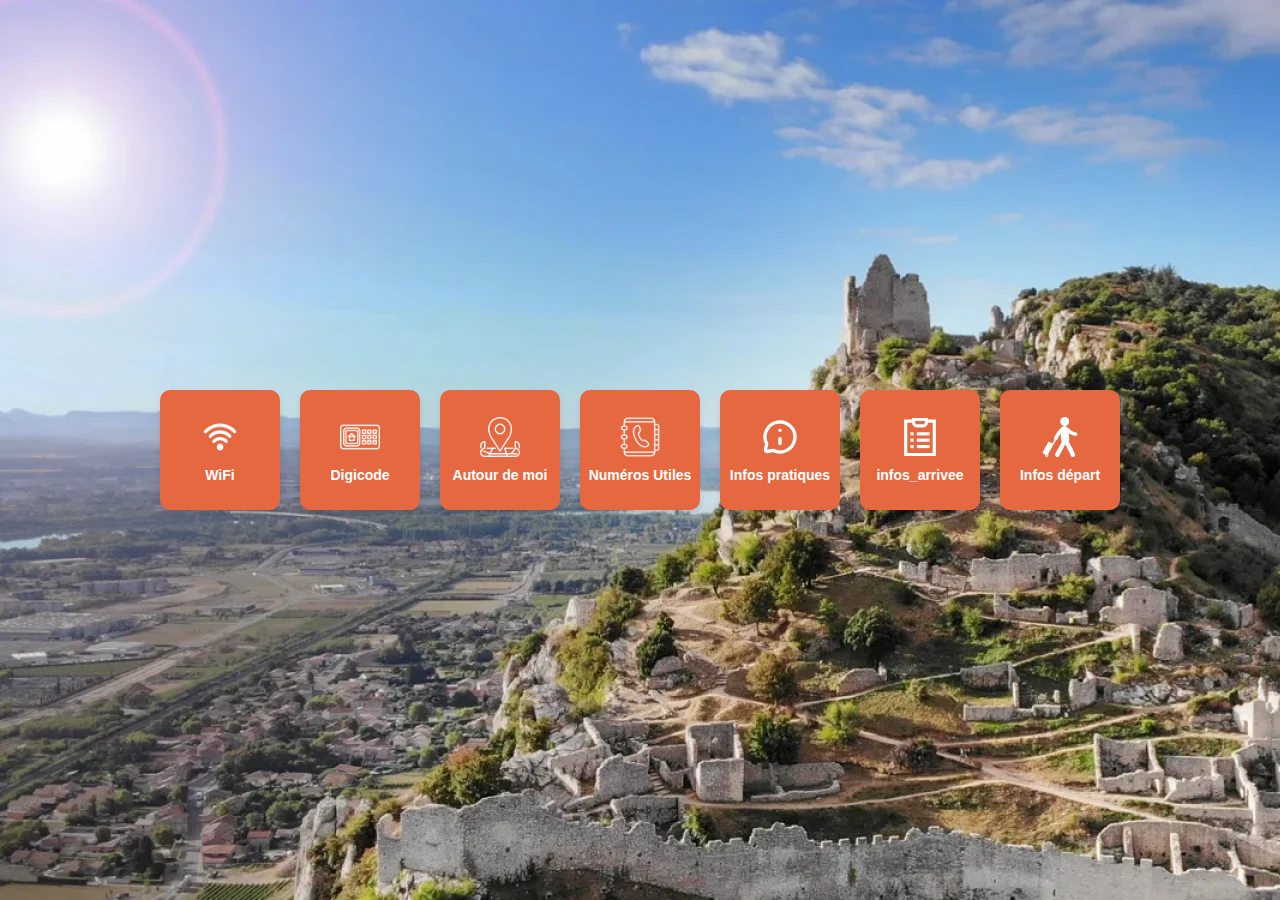
==== index.html @ 217f26ca "logo page d'accueil" ====
<!DOCTYPE html>
<html lang="fr">
<head>
  <meta charset="UTF-8">
  <meta name="viewport" content="width=device-width, initial-scale=1.0">
  <title>Bienvenue dans votre logement</title>
  <link rel="stylesheet" href="style.css">
</head>
<body>
  <div class="container">
    <div class="menu">
      <a href="" class="menu-item" data-target="wifi">
        <img src="imagesEtVideos/wifi-icon.svg" alt="Wi-Fi" />
        <p>WiFi</p>
      </a>
      <a href="" class="menu-item" data-target="digicode">
        <img src="imagesEtVideos/digicode-icon.svg" alt="Digicode" />
        <p>Digicode</p>
      </a>
      <a href="" class="menu-item" data-target="autourDeMoi">
        <img src="imagesEtVideos/autourDeMoi-icon.svg" alt="Digicode" />
        <p>Autour de moi</p>
      </a>
      <a href="" class="menu-item" data-target="numeros_utiles">
        <img src="imagesEtVideos/numeros_utiles-icon.svg" alt="numeros_utiles" />
        <p>Numéros Utiles</p>
      </a>
      <a href="" class="menu-item" data-target="infos_pratiques">
        <img src="imagesEtVideos/infos_pratiques-icon.png.svg" alt="infos_pratiques" />
        <p>Infos pratiques</p>
      </a>
      <a href="" class="menu-item" data-target="infos_arrivee">
        <img src="imagesEtVideos/infos_arrivee-icon.svg" alt="infos_arrivee" />
        <p>infos_arrivee</p>
      </a>
      <a href="" class="menu-item" data-target="infos_depart">
        <img src="imagesEtVideos/infos_depart-icon.svg" alt="infos_depart" />
        <p>Infos départ</p>
      </a>
    </div>
  </div>

  <div class="content">
    <button id="back-button">Retour</button>
    <!------------------------Wifi------------------------>
    <section id="wifi" class="hidden">
      <h2>Informations WiFi</h2>
      <p>Nom du réseau : <strong>MonWifi</strong></p>
      <p>Mot de passe : <strong>12345678</strong></p>
    </section>
    <!------------------------Digicode------------------------>
    <section id="digicode" class="hidden">
      <h2>Informations Digicodes</h2>
      <h3>Boite à clés portail</h3>
      <p>Code d'accès : <strong>Voir le message que vous avez reçu après votre résevation</strong></p>
      <h3>Boite à clés porte d'entrée</h3>
      <p>Code d'accès : <strong>Voir le message que vous avez reçu après votre résevation</strong></p>
    </section>
    <!------------------------Autour de moi------------------------>
    <section id="autourDeMoi" class="hidden">
      <h2>Il y a ces trucs autour de moi</h2>
      <a href="" class="menu-item" data-target="transports">
        <img src="transport-icon.png" alt="transport" />
        <p>Transports</p>
      </a>
      <a href="" class="menu-item" data-target="activites">
        <img src="activites-icon.png" alt="activites" />
        <p>Activités</p>
      </a>
      <a href="" class="menu-item" data-target="alimentation">
        <img src="alimentation-icon.png" alt="alimentation" />
        <p>Alimentation</p>
      </a>
      <a href="" class="menu-item" data-target="shopping">
        <img src="shopping-icon.png" alt="shopping" />
        <p>Shopping</p>
      </a>
      <a href="" class="menu-item" data-target="restauration">
        <img src="restauration-icon.png" alt="restauration" />
        <p>Restauration</p>
      </a>
      <a href="" class="menu-item" data-target="sortir">
        <img src="sortir-icon.png" alt="sortir" />
        <p>Sortir</p>
      </a>
    </section>
      <!------------------------Transports------------------------>
      <section id="transports" class="hidden">
        <h2>Il y a ces types de transports</h2>
        <a href="" class="menu-item" data-target="metro">
          <img src="metro-icon.png" alt="metro" />
          <p>metro</p>
        </a>
        <a href="" class="menu-item" data-target="bus">
          <img src="bus-icon.png" alt="bus" />
          <p>bus</p>
        </a>
        <a href="" class="menu-item" data-target="taxis">
          <img src="taxis-icon.png" alt="taxis" />
          <p>taxis</p>
        </a>
        <a href="" class="menu-item" data-target="aeroports">
          <img src="aeroports-icon.png" alt="aeroports" />
          <p>aeroports</p>
        </a>
        <a href="" class="menu-item" data-target="trains">
          <img src="trains-icon.png" alt="trains" />
          <p>trains</p>
        </a>
      </section>
        <!------------------------Enfants de transports------------------------>
        <section id="metro" class="hidden">
          <h2>Les différents métro</h2>
        </section>
        <section id="bus" class="hidden">
          <h2>Les différents bus</h2>
        </section>
        <section id="taxis" class="hidden">
          <h2>Comment commander un taxis</h2>
        </section>
        <section id="aeroports" class="hidden">
          <h2>Les différents aeroports</h2>
        </section>
        <section id="trains" class="hidden">
          <h2>Les différents trains</h2>
        </section>
      <!------------------------Activités------------------------>
      <section id="activites" class="hidden">
        <h2>Il y a ces types de transports</h2>
        <a href="" class="menu-item" data-target="activitésPourLesEnfants">
          <img src="activitésPourLesEnfants-icon.png" alt="activitésPourLesEnfants" />
          <p>Activités pour les enfants</p>
        </a>
        <a href="" class="menu-item" data-target="karting">
          <img src="karting-icon.png" alt="karting" />
          <p>Karting</p>
        </a>
        <a href="" class="menu-item" data-target="equitation">
          <img src="equitation-icon.png" alt="equitation" />
          <p>Equitation</p>
        </a>
        <a href="" class="menu-item" data-target="activitesEnPleineNature">
          <img src="activitesEnPleineNature-icon.png" alt="activitesEnPleineNature" />
          <p>Activites en pleine nature</p>
        </a>
        <a href="" class="menu-item" data-target="golf">
          <img src="golf-icon.png" alt="golf" />
          <p>Golf</p>
        </a>
        <a href="" class="menu-item" data-target="activitesNautiques">
          <img src="activitesNautiques-icon.png" alt="activitesNautiques" />
          <p>Activites nautiques</p>
        </a>
        <a href="" class="menu-item" data-target="cinemas">
          <img src="cinemas-icon.png" alt="cinemas" />
          <p>Cinémas</p>
        </a>
      </section>
        <!------------------------Enfants d'Activités------------------------>
        <section id="activitésPourLesEnfants" class="hidden">
          <h2></h2>
        </section>
        <section id="karting" class="hidden">
          <h2></h2>
        </section>
        <section id="equitation" class="hidden">
          <h2></h2>
        </section>
        <section id="activitesEnPleineNature" class="hidden">
          <h2></h2>
        </section>
        <section id="golf" class="hidden">
          <h2></h2>
        </section>
        <section id="activitesNautiques" class="hidden">
          <h2></h2>
        </section>
        <section id="cinemas" class="hidden">
          <h2></h2>
        </section>
      <!------------------------Alimentation------------------------>
      <section id="alimentation" class="hidden">
        <h2>Il y a ces types de transports</h2>
        <a href="" class="menu-item" data-target="superettes">
          <img src="superettes-icon.png" alt="superettes" />
          <p>Superettes</p>
        </a>
        <a href="" class="menu-item" data-target="supermarches">
          <img src="supermarches-icon.png" alt="supermarches" />
          <p>Supermarchés</p>
        </a>
        <a href="" class="menu-item" data-target="boulangeries">
          <img src="boulangeries-icon.png" alt="boulangeries" />
          <p>Boulangeries</p>
        </a>
        <a href="" class="menu-item" data-target="fromages">
          <img src="fromages-icon.png" alt="fromages" />
          <p>Fromages</p>
        </a>
        <a href="" class="menu-item" data-target="spiritueux">
          <img src="spiritueux-icon.png" alt="spiritueux" />
          <p>Spiritueux</p>
        </a>
        <a href="" class="menu-item" data-target="bouchers">
          <img src="bouchers-icon.png" alt="bouchers" />
          <p>Bouchers</p>
        </a>
      </section>
        <!------------------------Enfants d'Alimentation------------------------>
        <section id="superettes" class="hidden">
          <h2></h2>
        </section>
        <section id="supermarches" class="hidden">
          <h2></h2>
        </section>
        <section id="boulangeries" class="hidden">
          <h2></h2>
        </section>
        <section id="fromages" class="hidden">
          <h2></h2>
        </section>
        <section id="spiritueux" class="hidden">
          <h2></h2>
        </section>
        <section id="bouchers" class="hidden">
          <h2></h2>
        </section>
      <!------------------------Shopping------------------------>
      <section id="shopping" class="hidden">
        <h2>Il y a ces types de transports</h2>
        <a href="" class="menu-item" data-target="nosAdresses">
          <img src="nosAdresses-icon.png" alt="Nos Adresses" />
          <p>Nos Adresses</p>
        </a>
        <a href="" class="menu-item" data-target="centresCommerciaux">
          <img src="centresCommerciaux-icon.png" alt="Centres Commerciaux" />
          <p>Centres Commerciaux</p>
        </a>
      </section>
        <!------------------------Enfants d'Shopping------------------------>
        <section id="nosAdresses" class="hidden">
          <h2></h2>
        </section>
        <section id="centresCommerciaux" class="hidden">
          <h2></h2>
        </section>
      <!------------------------Restauration------------------------>
      <section id="Restauration" class="hidden">
        <h2>Il y a ces types de transports</h2>
        <a href="" class="menu-item" data-target="restaurants">
          <img src="restaurants-icon.png" alt="restaurants" />
          <p>restaurants</p>
        </a>
        <a href="" class="menu-item" data-target="cafes">
          <img src="cafes-icon.png" alt="cafes" />
          <p>Cafés</p>
        </a>
        <a href="" class="menu-item" data-target="pizzeria">
          <img src="pizzeria-icon.png" alt="pizzeria" />
          <p>Pizzeria</p>
        </a>
        <a href="" class="menu-item" data-target="restaurationRapide">
          <img src="restaurationRapide-icon.png" alt="restaurationRapide" />
          <p>Restauration Rapide</p>
        </a>
        <a href="" class="menu-item" data-target="Brunch">
          <img src="Brunch-icon.png" alt="Brunch" />
          <p>Brunch</p>
        </a>
      </section>
        <!------------------------Enfants de Restauration------------------------>
        <section id="restaurants" class="hidden">
          <h2></h2>
        </section>
        <section id="cafes" class="hidden">
          <h2></h2>
        </section>
        <section id="pizzeria" class="hidden">
          <h2></h2>
        </section>
        <section id="restaurationRapide" class="hidden">
          <h2></h2>
        </section>
        <section id="Brunch" class="hidden">
          <h2></h2>
        </section>
      <!------------------------Sortir------------------------>
      <section id="sortir" class="hidden">
        <h2>Il y a ces types de transports</h2>
        <a href="" class="menu-item" data-target="bars">
          <img src="bars-icon.png" alt="bars" />
          <p>Bars</p>
        </a>
        <a href="" class="menu-item" data-target="discotheques">
          <img src="discotheques-icon.png" alt="discotheques" />
          <p>dDscothèques</p>
        </a>
      </section>
        <!------------------------Enfants de Sortir------------------------>
        <section id="bars" class="hidden">
          <h2></h2>
        </section>
        <section id="discotheques" class="hidden">
          <h2></h2>
        </section>
      <!------------------------Santé------------------------>
      <section id="sante" class="hidden">
        <h2>Il y a ces types de transports</h2>
        <a href="" class="menu-item" data-target="pharmacies">
          <img src="pharmacies-icon.png" alt="pharmacies" />
          <p>Pharmacies</p>
        </a>
        <a href="" class="menu-item" data-target="hopitaux">
          <img src="hopitaux-icon.png" alt="hopitaux" />
          <p>Hôpitaux</p>
        </a>
        <a href="" class="menu-item" data-target="veterinaires">
          <img src="veterinaires-icon.png" alt="veterinaires" />
          <p>Vétérinaires</p>
        </a>
        <a href="" class="menu-item" data-target="dentites">
          <img src="dentites-icon.png" alt="dentites" />
          <p>Dentites</p>
        </a>
        <a href="" class="menu-item" data-target="cabinet_medical">
          <img src="cabinet_medical-icon.png" alt="cabinet_medical" />
          <p>Cabinet médical</p>
        </a>
      </section>
        <!------------------------Enfants de Santé------------------------>
        <section id="pharmacies" class="hidden">
          <h2></h2>
        </section>
        <section id="hopitaux" class="hidden">
          <h2></h2>
        </section>
        <section id="veterinaires" class="hidden">
          <h2></h2>
        </section>
        <section id="dentites" class="hidden">
          <h2></h2>
        </section>
        <section id="cabinet_medical" class="hidden">
          <h2></h2>
        </section>
    <!------------------------Numéros utiles------------------------>
    <section id="numeros_utiles" class="hidden">
      <h2>Liste des numéros utiles</h2>
    </section>
    <!------------------------Infos Pratiques------------------------>
    <section id="infos_pratiques" class="hidden">
      <h2>Il y a ces types de transports</h2>
      <a href="" class="menu-item" data-target="electromenager">
        <img src="electromenager-icon.png" alt="electromenager" />
        <p>éléctroménager</p>
      </a>
      <a href="" class="menu-item" data-target="animaux">
        <img src="animaux-icon.png" alt="animaux" />
        <p>Animaux</p>
      </a>
      <a href="" class="menu-item" data-target="reglement_interieur">
        <img src="reglement_interieur-icon.png" alt="reglement_interieur" />
        <p>Règlement intérieur</p>
      </a>
      <a href="" class="menu-item" data-target="poubelles">
        <img src="poubelles-icon.png" alt="poubelles" />
        <p>Poubelles</p>
      </a>
      <a href="" class="menu-item" data-target="parking">
        <img src="parking-icon.png" alt="parking" />
        <p>Parking</p>
      </a>
    </section>
      <!------------------------Infos Pratiques------------------------>
      <section id="electromenager" class="hidden">
        <h2>Il y a ces types de transports</h2>
        <a href="" class="menu-item" data-target="machine_a_cafe">
          <img src="machine_a_cafe-icon.png" alt="machine_a_cafe" />
          <p>Machine à café</p>
        </a>
        <a href="" class="menu-item" data-target="machine_a_laver">
          <img src="machine_a_laver-icon.png" alt="machine_a_laver" />
          <p>Machine à laver</p>
        </a>
        <a href="" class="menu-item" data-target="seche_linge">
          <img src="seche_linge-icon.png" alt="seche_linge" />
          <p>Sèche linge</p>
        </a>
        <a href="" class="menu-item" data-target="frigo">
          <img src="frigo-icon.png" alt="frigo" />
          <p>Frigo</p>
        </a>
        <a href="" class="menu-item" data-target="four">
          <img src="four-icon.png" alt="four" />
          <p>Four</p>
        </a>
        <a href="" class="menu-item" data-target="microonde">
          <img src="microonde-icon.png" alt="microonde" />
          <p>Microonde</p>
        </a>
      </section>
      <!------------------------Enfants d'infos pratiques------------------------>
      <section id="animaux" class="hidden">
        <h2></h2>
      </section>
      <section id="reglement_interieur" class="hidden">
        <h2></h2>
      </section>
      <section id="poubelles" class="hidden">
        <h2></h2>
      </section>
      <section id="parking" class="hidden">
        <h2></h2>
      </section>
        <!------------------------Enfants de éléctroménager------------------------>
        <section id="machine_a_cafe" class="hidden">
          <h2></h2>
        </section>
        <section id="machine_a_laver" class="hidden">
          <h2></h2>
        </section>
        <section id="seche_linge" class="hidden">
          <h2></h2>
        </section>
        <section id="frigo" class="hidden">
          <h2></h2>
        </section>
        <section id="four" class="hidden">
          <h2></h2>
        </section>
        <section id="microonde" class="hidden">
          <h2></h2>
        </section>
    <!------------------------Infos arrivée------------------------>
    <section id="infos_arrivee" class="hidden">
      <h2>Il y a ces types de transports</h2>
      <a href="" class="menu-item" data-target="rappel_d_informations">
        <img src="rappel_d_informations-icon.png" alt="rappel_d_informations" />
        <p>Rappel d'informations</p>
      </a>
      <a href="" class="menu-item" data-target="horaire_d_arrivee">
        <img src="horaire_d_arrivee-icon.png" alt="horaire_d_arrivee" />
        <p>Horaire d'arrivée</p>
      </a>
      <a href="" class="menu-item" data-target="reglement">
        <img src="reglement-icon.png" alt="reglement" />
        <p>Règlement</p>
      </a>
      <a href="" class="menu-item" data-target="cles">
        <img src="cles-icon.png" alt="cles" />
        <p>cles</p>
      </a>
    </section>
      <!------------------------Enfants d'infos arrivée------------------------>
      <section id="rappel_d_informations" class="hidden">
        <h2></h2>
      </section>
      <section id="horaire_d_arrivee" class="hidden">
        <h2></h2>
      </section>
      <section id="reglement" class="hidden">
        <h2></h2>
      </section>
      <section id="cles" class="hidden">
        <h2></h2>
      </section>
    <!------------------------Infos départ------------------------>
    <section id="infos_depart" class="hidden">
      <h2>Il y a ces types de transports</h2>
      <a href="" class="menu-item" data-target="horaire_depart">
        <img src="horaire_depart-icon.png" alt="horaire_depart" />
        <p>Rappel d'informations</p>
      </a>
      <a href="" class="menu-item" data-target="signalement_d_un_probleme">
        <img src="signalement_d_un_probleme-icon.png" alt="signalement_d_un_probleme" />
        <p>Signalement d'un probleme</p>
      </a>
    </section>
      <!------------------------Enfants d'infos départ------------------------>
      <section id="horaire_depart" class="hidden">
        <h2>Les horaires de départ :</h2>
      </section>
      <section id="signalement_d_un_probleme" class="hidden">
        <h2>Pour signaler un problème, allez ici -></h2>
      </section>
  




<!------------------------Numéros utiles------------------------>

<!------------------------Infos pratiques------------------------>

<!------------------------Infos arrivée------------------------>

<!------------------------Infos départ------------------------>


  </div>

  <script src="script.js"></script>
</body>
</html>
---- style.css ----
body {
    margin: 0;
    padding: 0;
    font-family: Arial, sans-serif;
    background-color: #f9f9f9;
    height: 100vh;
    background-image: url(imagesEtVideos/imagefond.png);
  }
  
  .container {
    display: flex;
    justify-content: center;
    align-items: center;
    height: 100vh;
    width: auto;
    
}


  .menu {    display: flex;
    flex-wrap: wrap;
    justify-content: center;
    gap: 20px
  }
  
  .menu-item {
    background-color: #E66840; /* Orange */
    width: 120px;
    height: 120px;
    display: flex;
    flex-direction: column;
    justify-content: center;
    align-items: center;
    border-radius: 10px;
    box-shadow: 0 4px 6px rgba(0, 0, 0, 0.1);
    text-align: center;
    color: white;
    text-decoration: none;
    transition: transform 0.2s ease, box-shadow 0.2s ease;
  }
  
  .menu-item img {
    width: 40px;
    height: auto;
    margin-bottom: 10px;
  }
  
  .menu-item p {
    margin: 0;
    font-size: 14px;
    font-weight: bold;
  }
  
  .menu-item:hover {
    transform: translateY(-5px);
    box-shadow: 0 8px 12px rgba(0, 0, 0, 0.2);
  }
  
  .hidden {
    display: none;
}

.content {
  height: 100vh;
  width: auto;
}
section {
  background-color: white;
}
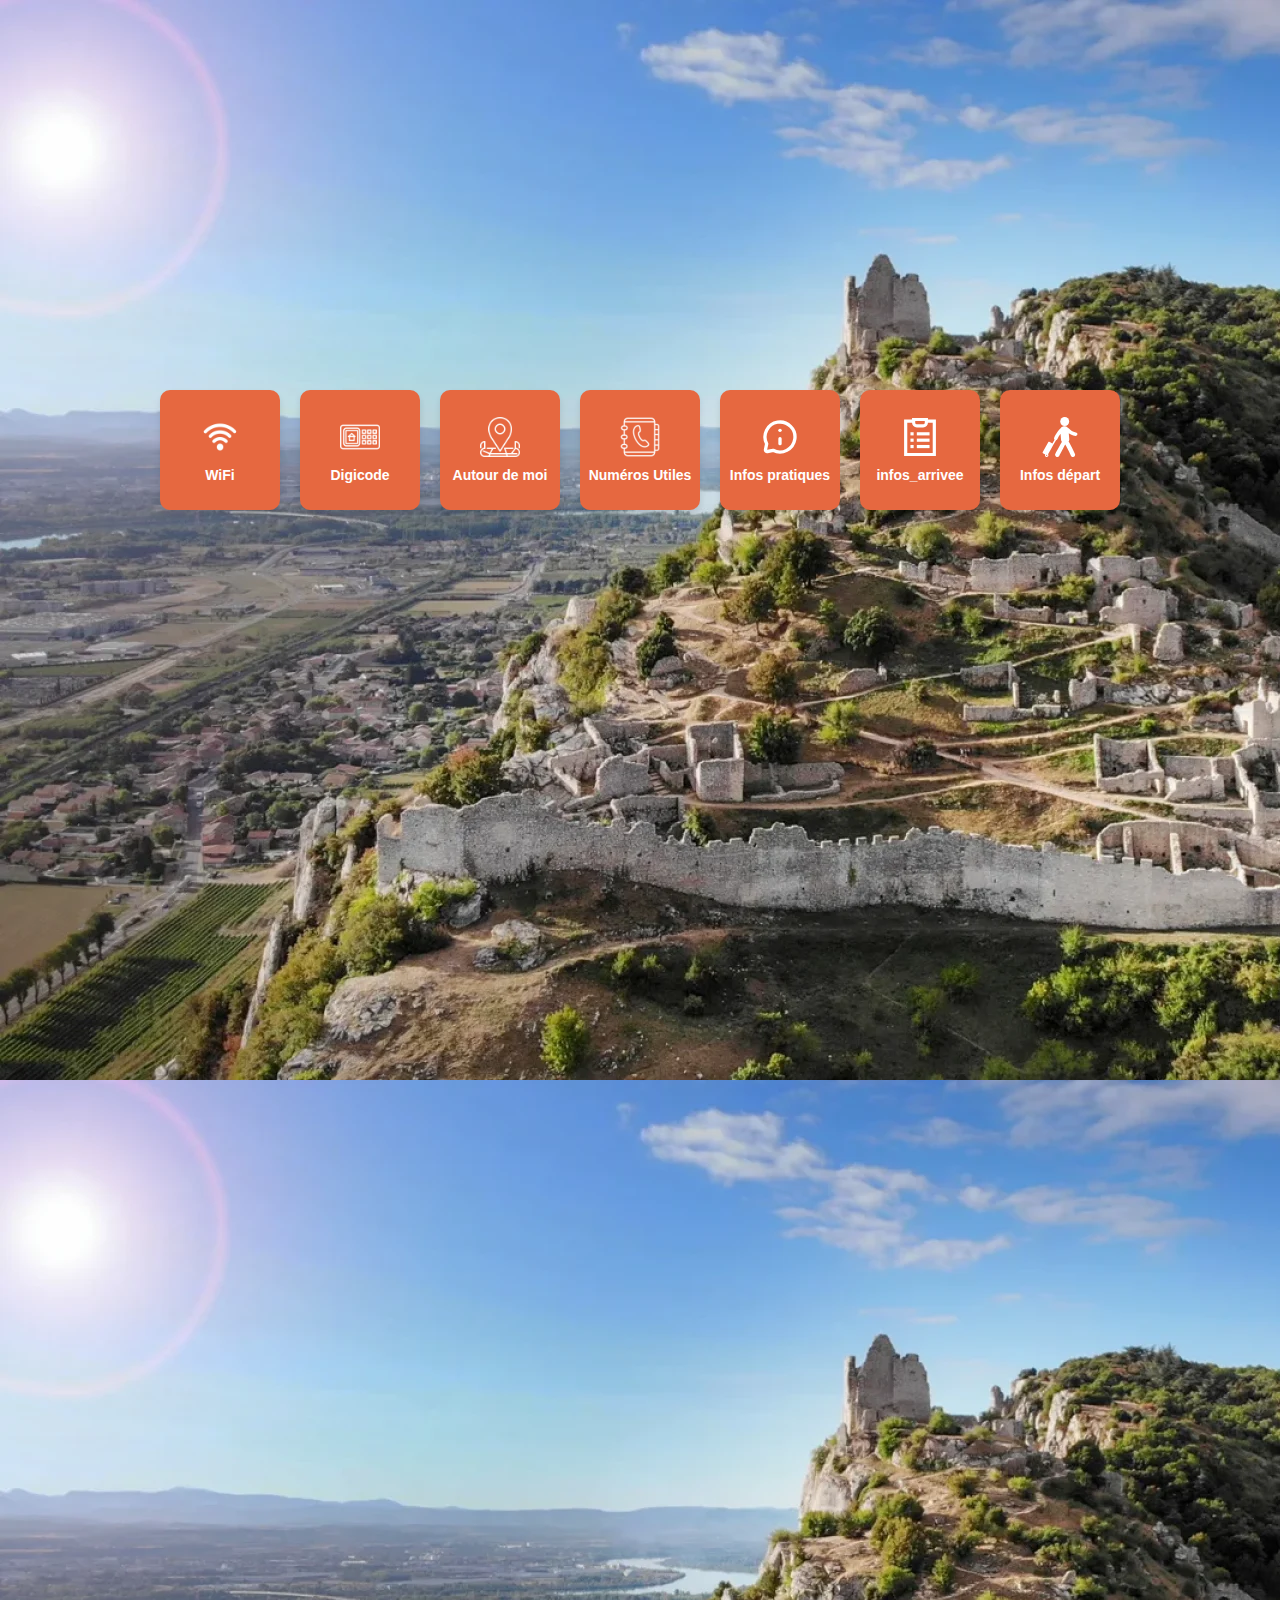
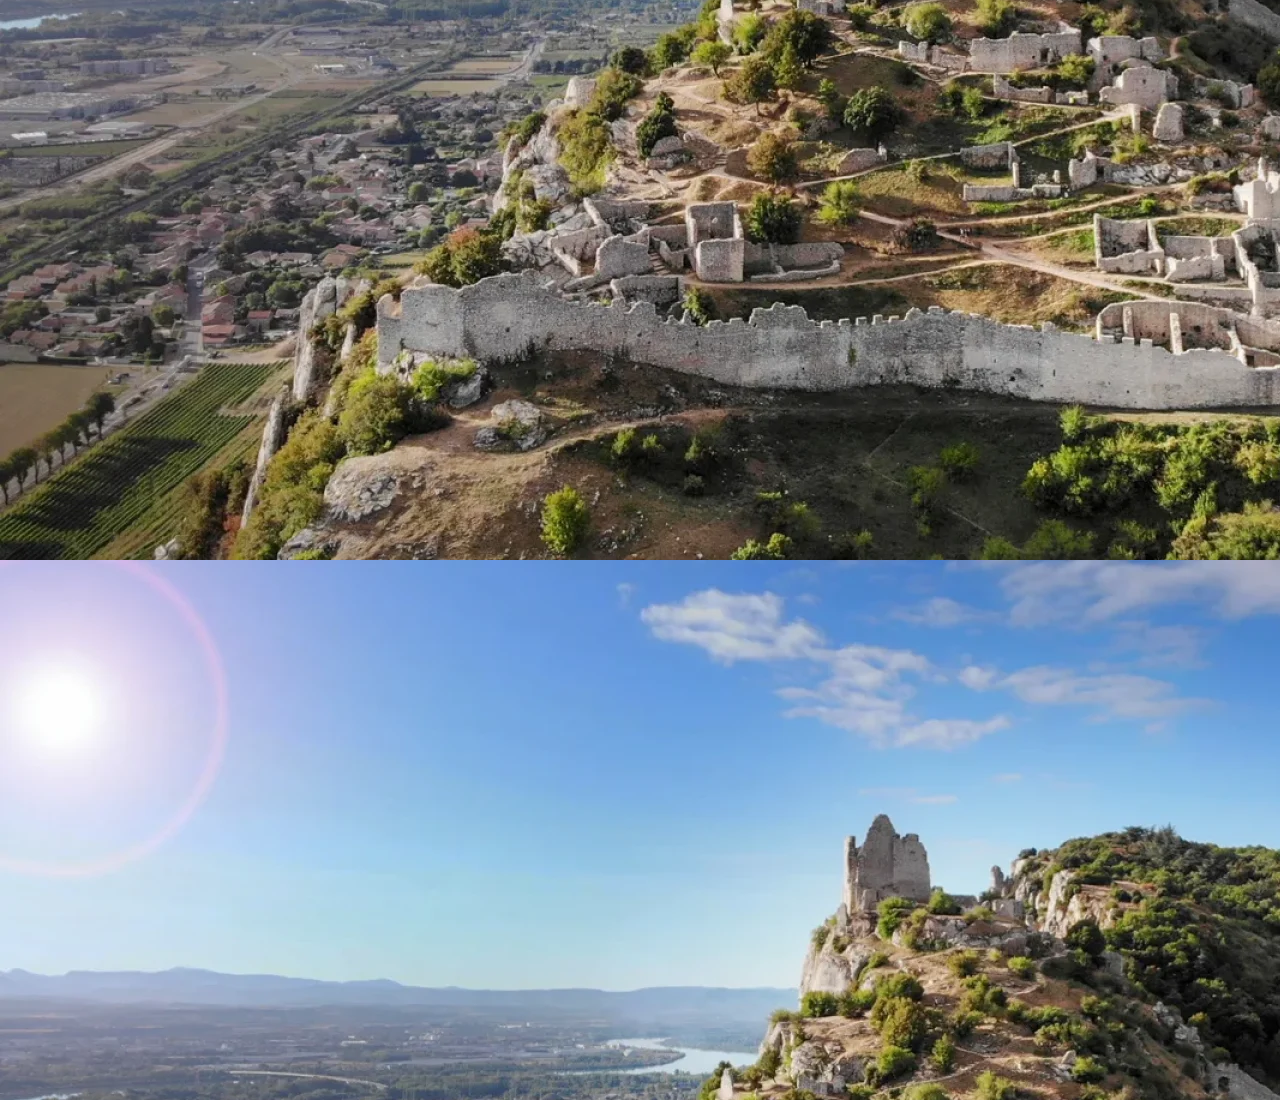
==== commit 72e685bd: "maj logique navigation + opti" ====
--- a/index.html
+++ b/index.html
@@ -41,7 +41,10 @@
   </div>
 
   <div class="content">
-    <button id="back-button">Retour</button>
+  <!--<button id="back-button">Retour</button>-->
+    <a id="back-button" href="#" class="back-button">
+      <img src="imagesEtVideos/back-arrow.svg" alt="Retour">
+    </a>
     <!------------------------Wifi------------------------>
     <section id="wifi" class="hidden">
       <h2>Informations WiFi</h2>
--- a/style.css
+++ b/style.css
@@ -1,69 +1,80 @@
 body {
-    margin: 0;
-    padding: 0;
-    font-family: Arial, sans-serif;
-    background-color: #f9f9f9;
-    height: 100vh;
-    background-image: url(imagesEtVideos/imagefond.png);
-  }
+  margin: 0;
+  padding: 0;
+  font-family: Arial, sans-serif;
+  background-color: #f9f9f9;
+  height: 100vh;
+  background-image: url(imagesEtVideos/imagefond.png);
+}
   
-  .container {
-    display: flex;
-    justify-content: center;
-    align-items: center;
-    height: 100vh;
-    width: auto;
-    
+.container {
+  display: flex;
+  justify-content: center;
+  align-items: center;
+  height: 100vh;
+  width: auto;
 }
 
+.menu {    
+  display: flex;
+  flex-wrap: wrap;
+  justify-content: center;
+  gap: 20px
+}
+  
+.menu-item {
+  background-color: #E66840; /* Orange */
+  width: 120px;
+  height: 120px;
+  display: flex;
+  flex-direction: column;
+  justify-content: center;
+  align-items: center;
+  border-radius: 10px;
+  box-shadow: 0 4px 6px rgba(0, 0, 0, 0.1);
+  text-align: center;
+  color: white;
+  text-decoration: none;
+  transition: transform 0.2s ease, box-shadow 0.2s ease;
+}
 
-  .menu {    display: flex;
-    flex-wrap: wrap;
-    justify-content: center;
-    gap: 20px
-  }
-  
-  .menu-item {
-    background-color: #E66840; /* Orange */
-    width: 120px;
-    height: 120px;
-    display: flex;
-    flex-direction: column;
-    justify-content: center;
-    align-items: center;
-    border-radius: 10px;
-    box-shadow: 0 4px 6px rgba(0, 0, 0, 0.1);
-    text-align: center;
-    color: white;
-    text-decoration: none;
-    transition: transform 0.2s ease, box-shadow 0.2s ease;
-  }
-  
-  .menu-item img {
-    width: 40px;
-    height: auto;
-    margin-bottom: 10px;
-  }
-  
-  .menu-item p {
-    margin: 0;
-    font-size: 14px;
-    font-weight: bold;
-  }
-  
-  .menu-item:hover {
-    transform: translateY(-5px);
-    box-shadow: 0 8px 12px rgba(0, 0, 0, 0.2);
-  }
-  
-  .hidden {
-    display: none;
+.menu-item img {
+  width: 40px;
+  height: auto;
+  margin-bottom: 10px;
+}
+
+.menu-item p {
+  margin: 0;
+  font-size: 14px;
+  font-weight: bold;
+}
+
+.menu-item:hover {
+  transform: translateY(-5px);
+  box-shadow: 0 8px 12px rgba(0, 0, 0, 0.2);
+}
+
+.hidden {
+  display: none;
 }
 
 .content {
   height: 100vh;
   width: auto;
+  
 }
+.back-button {
+  width: 50px;
+  height: 50px;
+}
+.back-button img {
+  width: 40px;
+  height: auto;
+}
+
+
+
 section {
   background-color: white;
 }
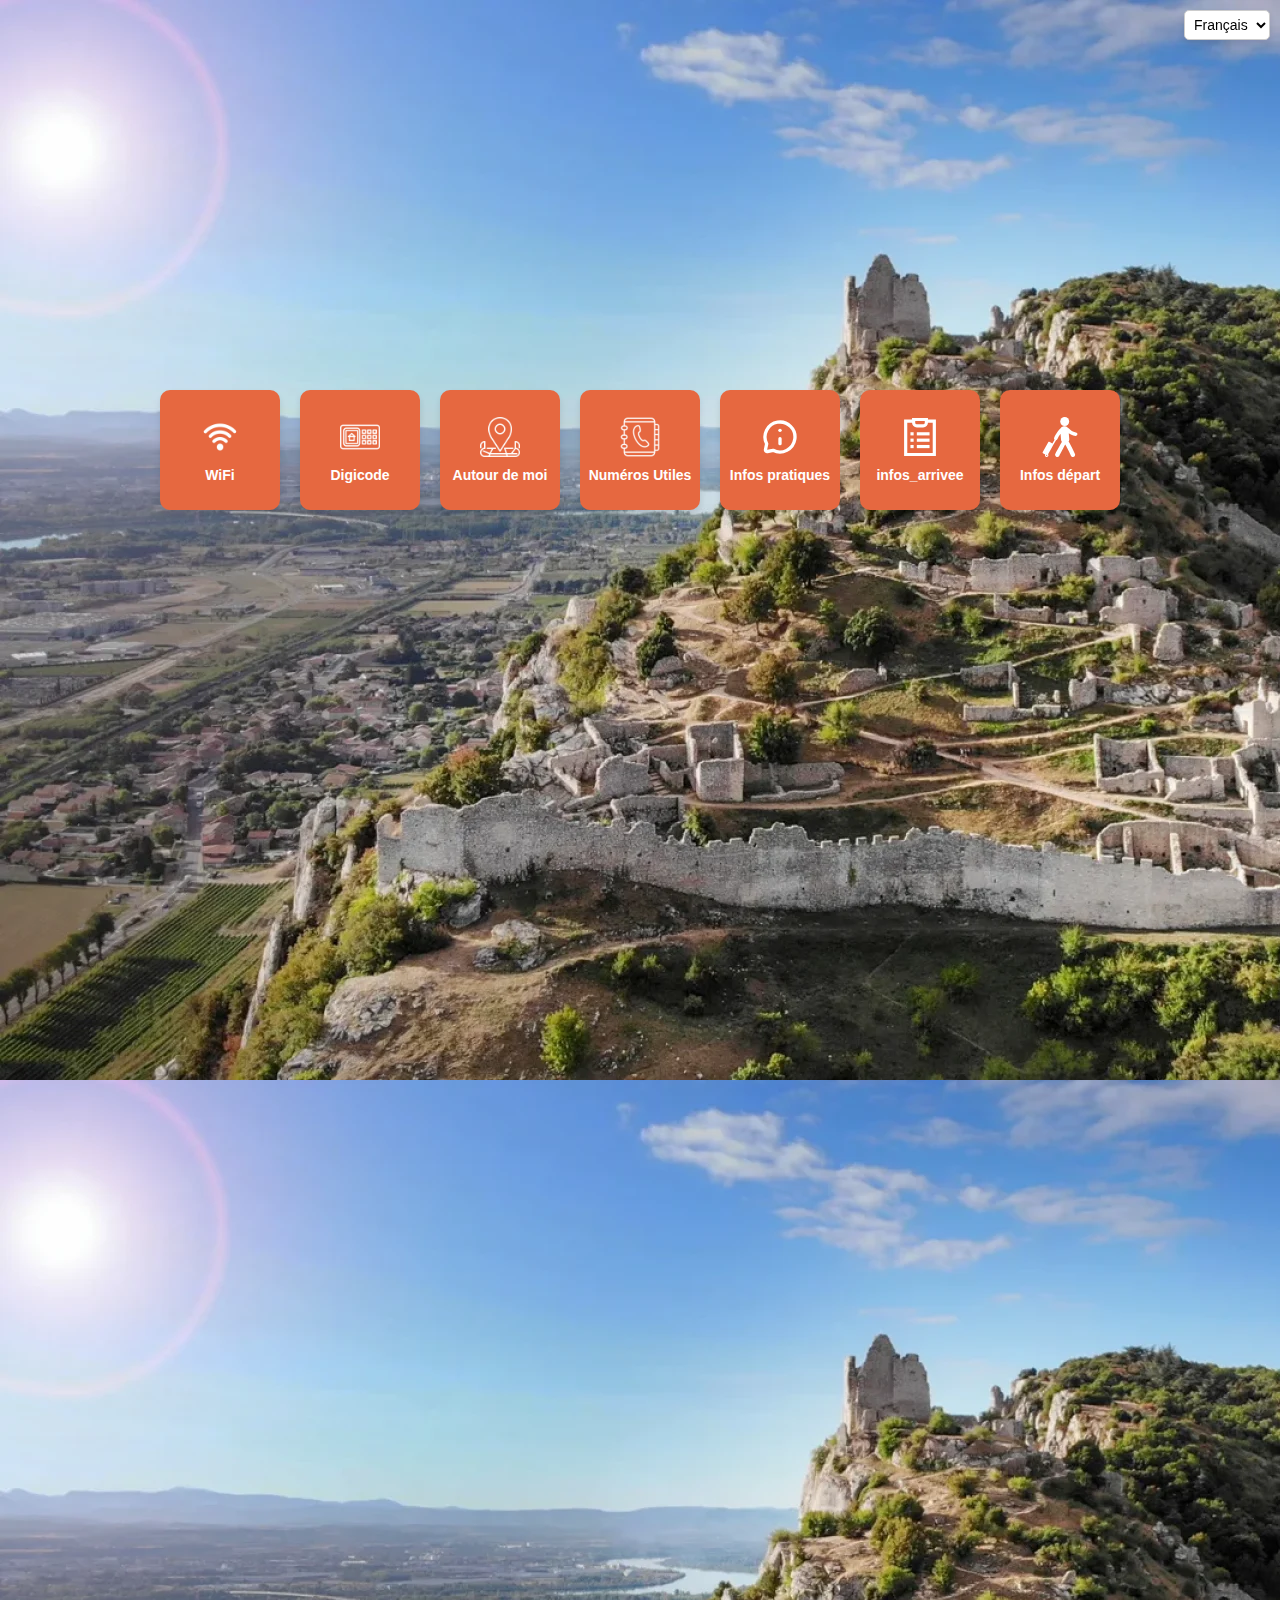
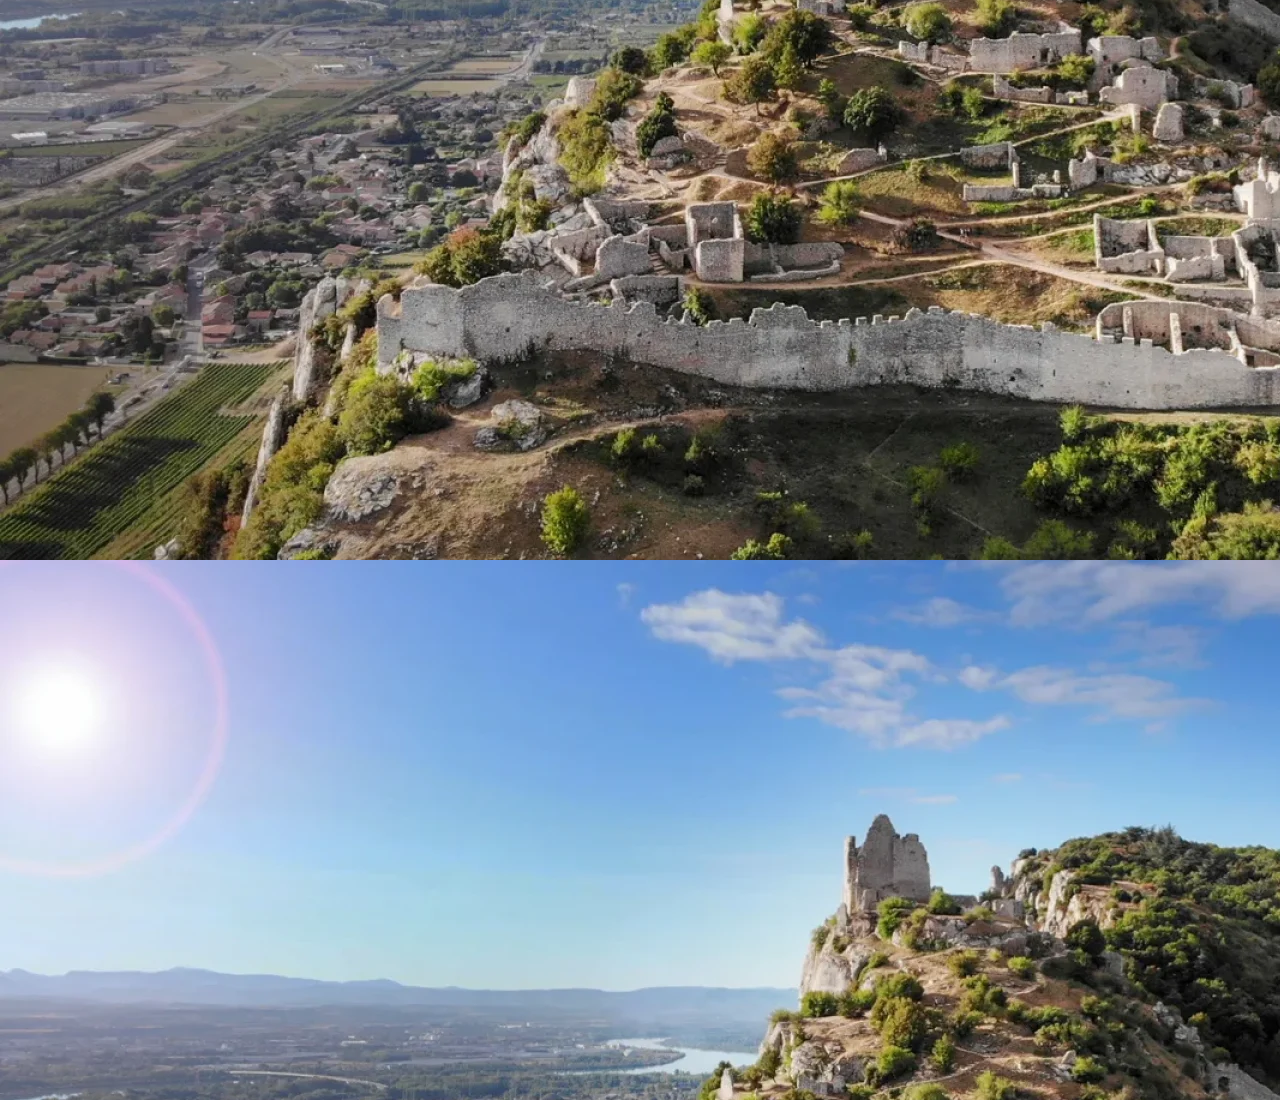
==== commit 38584911: "implé traductions" ====
--- a/index.html
+++ b/index.html
@@ -7,6 +7,14 @@
   <link rel="stylesheet" href="style.css">
 </head>
 <body>
+  <select id="language-selector">
+    <option value="fr" selected>Français</option>
+    <option value="en">English</option>
+  </select>
+  
+
+
+
   <div class="container">
     <div class="menu">
       <a href="" class="menu-item" data-target="wifi">
@@ -47,17 +55,17 @@
     </a>
     <!------------------------Wifi------------------------>
     <section id="wifi" class="hidden">
-      <h2>Informations WiFi</h2>
-      <p>Nom du réseau : <strong>MonWifi</strong></p>
-      <p>Mot de passe : <strong>12345678</strong></p>
+      <h2 data-translate="wifi.titre">Informations WiFi</h2>
+      <p data-translate="wifi.networkName">Nom du réseau : <strong>MonWifi</strong></p>
+      <p data-translate="wifi.password">Mot de passe : <strong>12345678</strong></p>
     </section>
     <!------------------------Digicode------------------------>
     <section id="digicode" class="hidden">
-      <h2>Informations Digicodes</h2>
+      <h2 data-translate="digicode.title">Informations Digicodes</h2>
       <h3>Boite à clés portail</h3>
-      <p>Code d'accès : <strong>Voir le message que vous avez reçu après votre résevation</strong></p>
+      <p data-translate="digicode.portail">Code d'accès : <strong>Voir le message que vous avez reçu après votre réservation</strong></p>
       <h3>Boite à clés porte d'entrée</h3>
-      <p>Code d'accès : <strong>Voir le message que vous avez reçu après votre résevation</strong></p>
+      <p data-translate="digicode.entree">Code d'accès : <strong>Voir le message que vous avez reçu après votre réservation</strong></p>
     </section>
     <!------------------------Autour de moi------------------------>
     <section id="autourDeMoi" class="hidden">
--- a/style.css
+++ b/style.css
@@ -6,6 +6,25 @@
   height: 100vh;
   background-image: url(imagesEtVideos/imagefond.png);
 }
+
+#language-selector {
+  position: fixed; /* Reste fixe à l'écran */
+  top: 10px; /* Distance depuis le haut de l'écran */
+  right: 10px; /* Distance depuis la droite de l'écran */
+  z-index: 1000; /* S'assure qu'il est au-dessus des autres éléments */
+  padding: 5px; /* Ajoute un peu d'espace autour du texte */
+  font-size: 14px; /* Taille de texte pour une bonne lisibilité */
+  background-color: white; /* Fond pour le rendre lisible */
+  border: 1px solid #ccc; /* Bordure légère pour la distinction */
+  border-radius: 5px; /* Coins arrondis */
+  box-shadow: 0 4px 6px rgba(0, 0, 0, 0.1); /* Ombre pour un effet visuel agréable */
+}
+
+
+
+
+
+
   
 .container {
   display: flex;
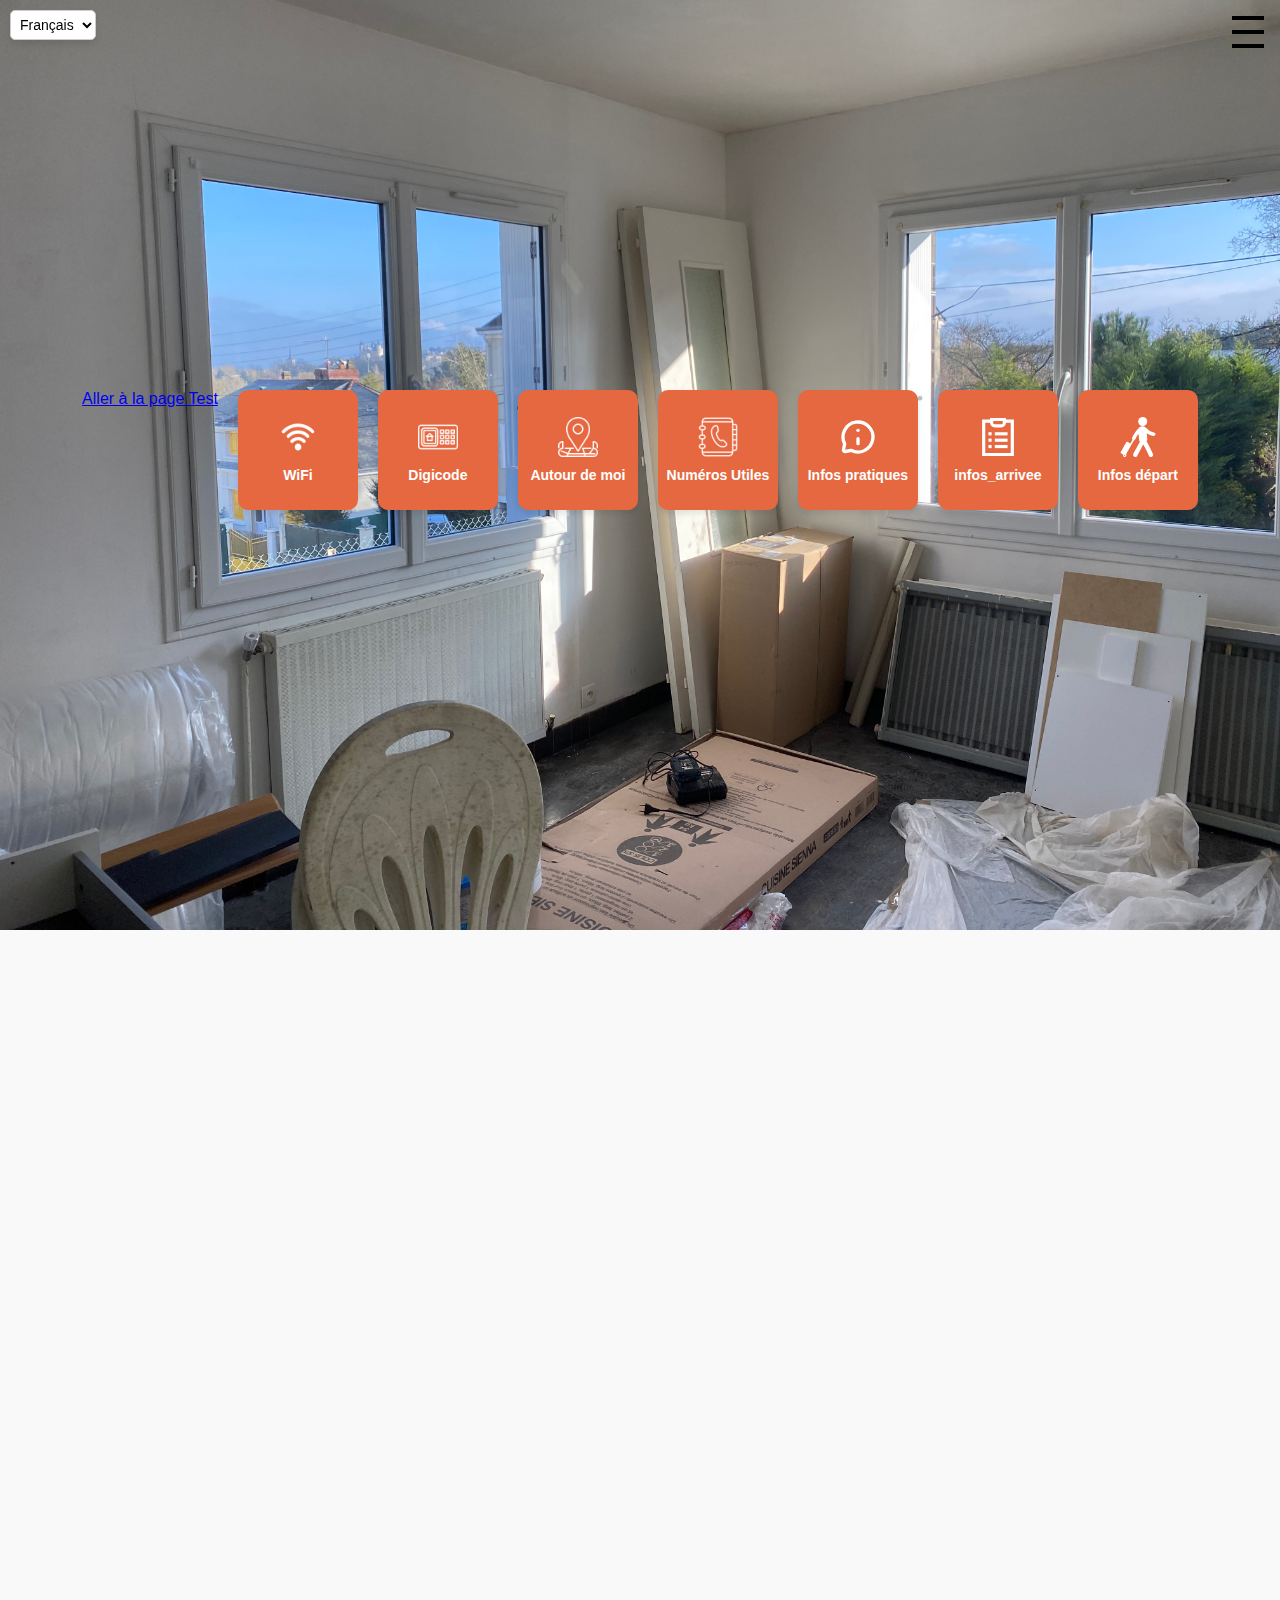
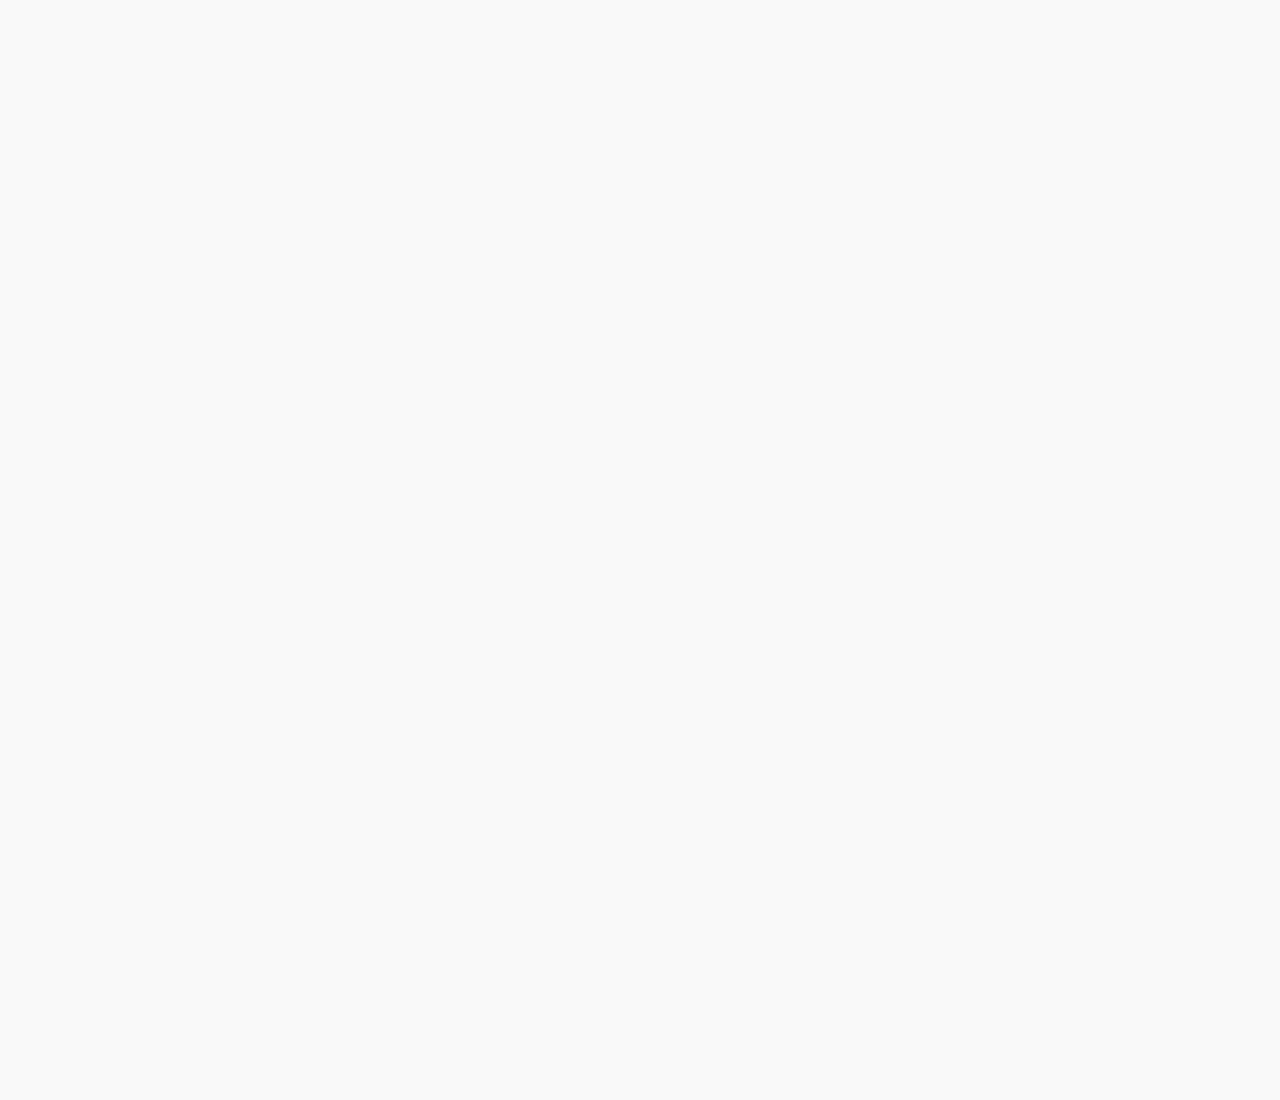
==== commit 2b930bdc: "implé menu de nav" ====
--- a/index.html
+++ b/index.html
@@ -11,12 +11,26 @@
     <option value="fr" selected>Français</option>
     <option value="en">English</option>
   </select>
+
+  <input type="checkbox" id="navcheck" role="button" title="menu">
+    <label for="navcheck" aria-hidden="true" title="menu">
+    <span class="burger">
+        <span class="bar">
+        </span>
+    </span>
+    </label>
+    <nav id="menu">
+        <a href="#">Home</a>
+        <a href="#">About us</a>
+        <a href="#">Portfolio</a>
+        <a href="#">Services</a>
+        <a href="#">News</a>
+        <a href="#">Contact</a>
+    </nav>
   
-
-
-
   <div class="container">
     <div class="menu">
+      <a href="test.html">Aller à la page Test</a>
       <a href="" class="menu-item" data-target="wifi">
         <img src="imagesEtVideos/wifi-icon.svg" alt="Wi-Fi" />
         <p>WiFi</p>
--- a/style.css
+++ b/style.css
@@ -4,13 +4,38 @@
   font-family: Arial, sans-serif;
   background-color: #f9f9f9;
   height: 100vh;
-  background-image: url(imagesEtVideos/imagefond.png);
-}
+  background-image: url(imagesEtVideos/imageFondAccueil.jpg);
+  background-size: cover;
+  background-position: center;
+  background-repeat: no-repeat;
+}
+
+/*"correction" posibilité de scroll pendant l'animation d'ouverture et de fermeture*/
+::-webkit-scrollbar {
+  display: none;
+}
+.no-scroll {
+  overflow: hidden;
+  height: 100vh;
+  width: 100vw;
+}
+
+
+
+
+/* Pour Firefox */
+html {
+  scrollbar-width: none;
+}
+
+
+
+
 
 #language-selector {
   position: fixed; /* Reste fixe à l'écran */
   top: 10px; /* Distance depuis le haut de l'écran */
-  right: 10px; /* Distance depuis la droite de l'écran */
+  left: 10px; /* Distance depuis la droite de l'écran */
   z-index: 1000; /* S'assure qu'il est au-dessus des autres éléments */
   padding: 5px; /* Ajoute un peu d'espace autour du texte */
   font-size: 14px; /* Taille de texte pour une bonne lisibilité */
@@ -21,6 +46,193 @@
 }
 
 
+
+
+input {
+  position: fixed;
+  opacity: 0;
+}
+
+label {
+    position: absolute;
+    margin: 0;
+    padding: 0;
+    border: none;
+    outline: none;
+    background: none;
+    cursor: pointer;
+  }
+  
+  label::before {
+    position: fixed;
+    z-index: 1;
+    top: 0;
+    left: 0;
+    right: 0;
+    bottom: 0;
+    content: "";
+    opacity: 0;
+    pointer-events: none;
+    transition: opacity 0.5s cubic-bezier(0.19, 1, 0.22, 1);
+  }
+  
+  label .burger {
+    position: fixed;
+    top: 1em;
+    right: 1em;
+    z-index: 3;
+    width: 2em;
+    height: 2em;
+    margin: 0;
+    padding: 0;
+    transition: opacity 0.5s cubic-bezier(0.19, 1, 0.22, 1);
+  }
+  
+  label .burger::before,
+  label .burger .bar,
+  label .burger::after {
+    position: absolute;
+    left: 0;
+    display: block;
+    width: 100%;
+    height: 12%;
+    background: #000;
+    content: "";
+    transition: all 0.5s cubic-bezier(0.19, 1, 0.22, 1);
+  }
+  
+  label .burger .bar {
+    top: 44%;
+  }
+  
+  label .burger::before {
+    top: 0;
+    transform-origin: top left;
+  }
+  
+  label .burger::after {
+    bottom: 0;
+    transform-origin: bottom left;
+  }
+  
+  input:focus + label .burger,
+  label:hover .burger {
+    opacity: 0.75;
+  }
+
+
+nav {
+    position: fixed;
+    top: 0;
+    right: 0;
+    bottom: 0;
+    z-index: 2;
+    display: flex;
+    flex-flow: column nowrap;
+    justify-content: center;
+    align-items: flex-start;
+    transform: translate3d(0, 0, 0);
+    transform: translateX(100%);
+    will-change: transform;
+    transition: transform 0.5s cubic-bezier(0.19, 1, 0.22, 1);
+  }
+  
+  nav::before {
+    position: absolute;
+    top: 0;
+    bottom: 0;
+    right: 0;
+    z-index: -1;
+    width: 25em;
+    border-radius: 3vh 0 0 3vh;
+    background: #fff;
+    content: "";
+    transform: translateX(100%);
+    transform-origin: bottom left;
+    will-change: transform;
+    transition: transform 0.5s cubic-bezier(0.19, 1, 0.22, 1);
+  }
+  
+  nav a {
+    margin: 0.5em 0;
+    padding: 0.2em 2em;
+    font-size: 1.5em;
+    color: #000;
+    text-decoration: none;
+    font-weight: 500;
+    transform: translateX(100%);
+    transition: color 0.15s, transform 0.5s;
+    transition-timing-function: cubic-bezier(0.19, 1, 0.22, 1);
+  }
+  
+  nav a:nth-child(1) {
+    transition-delay: 0s, 100ms;
+  }
+  
+  nav a:nth-child(2) {
+    transition-delay: 0s, 150ms;
+  }
+  
+  nav a:nth-child(3) {
+    transition-delay: 0s, 200ms;
+  }
+  
+  nav a:nth-child(4) {
+    transition-delay: 0s, 250ms;
+  }
+  
+  nav a:nth-child(5) {
+    transition-delay: 0s, 300ms;
+  }
+  
+  nav a:nth-child(6) {
+    transition-delay: 0s, 350ms;
+  }
+  
+  nav a:hover,
+  nav a:focus {
+    color: #1950FF;
+  }
+  
+[id="navcheck"]:checked + label::before {
+  opacity: 1;
+  pointer-events: auto;
+}
+
+[id="navcheck"]:checked + label .burger::before,
+[id="navcheck"]:checked + label .burger::after {
+  width: 141.42%;
+}
+
+[id="navcheck"]:checked + label .burger::before {
+  transform: rotate(45deg) translateY(-50%);
+}
+
+[id="navcheck"]:checked + label .burger::after {
+  transform: rotate(-45deg) translateY(50%);
+}
+
+[id="navcheck"]:checked + label .burger .bar {
+  transform: scale(0.1);
+}
+
+[id="navcheck"]:checked ~ nav {
+  transform: translateX(0);
+}
+
+[id="navcheck"]:checked ~ nav::before {
+  transform: translateX(0);
+}
+
+[id="navcheck"]:checked ~ nav a {
+  transform: translateX(0);
+}
+
+[id="navcheck"]:checked ~ main .content {
+  transform: translateX(3em);
+  transform-origin: left center;
+  filter: blur(2px);
+}
 
 
 
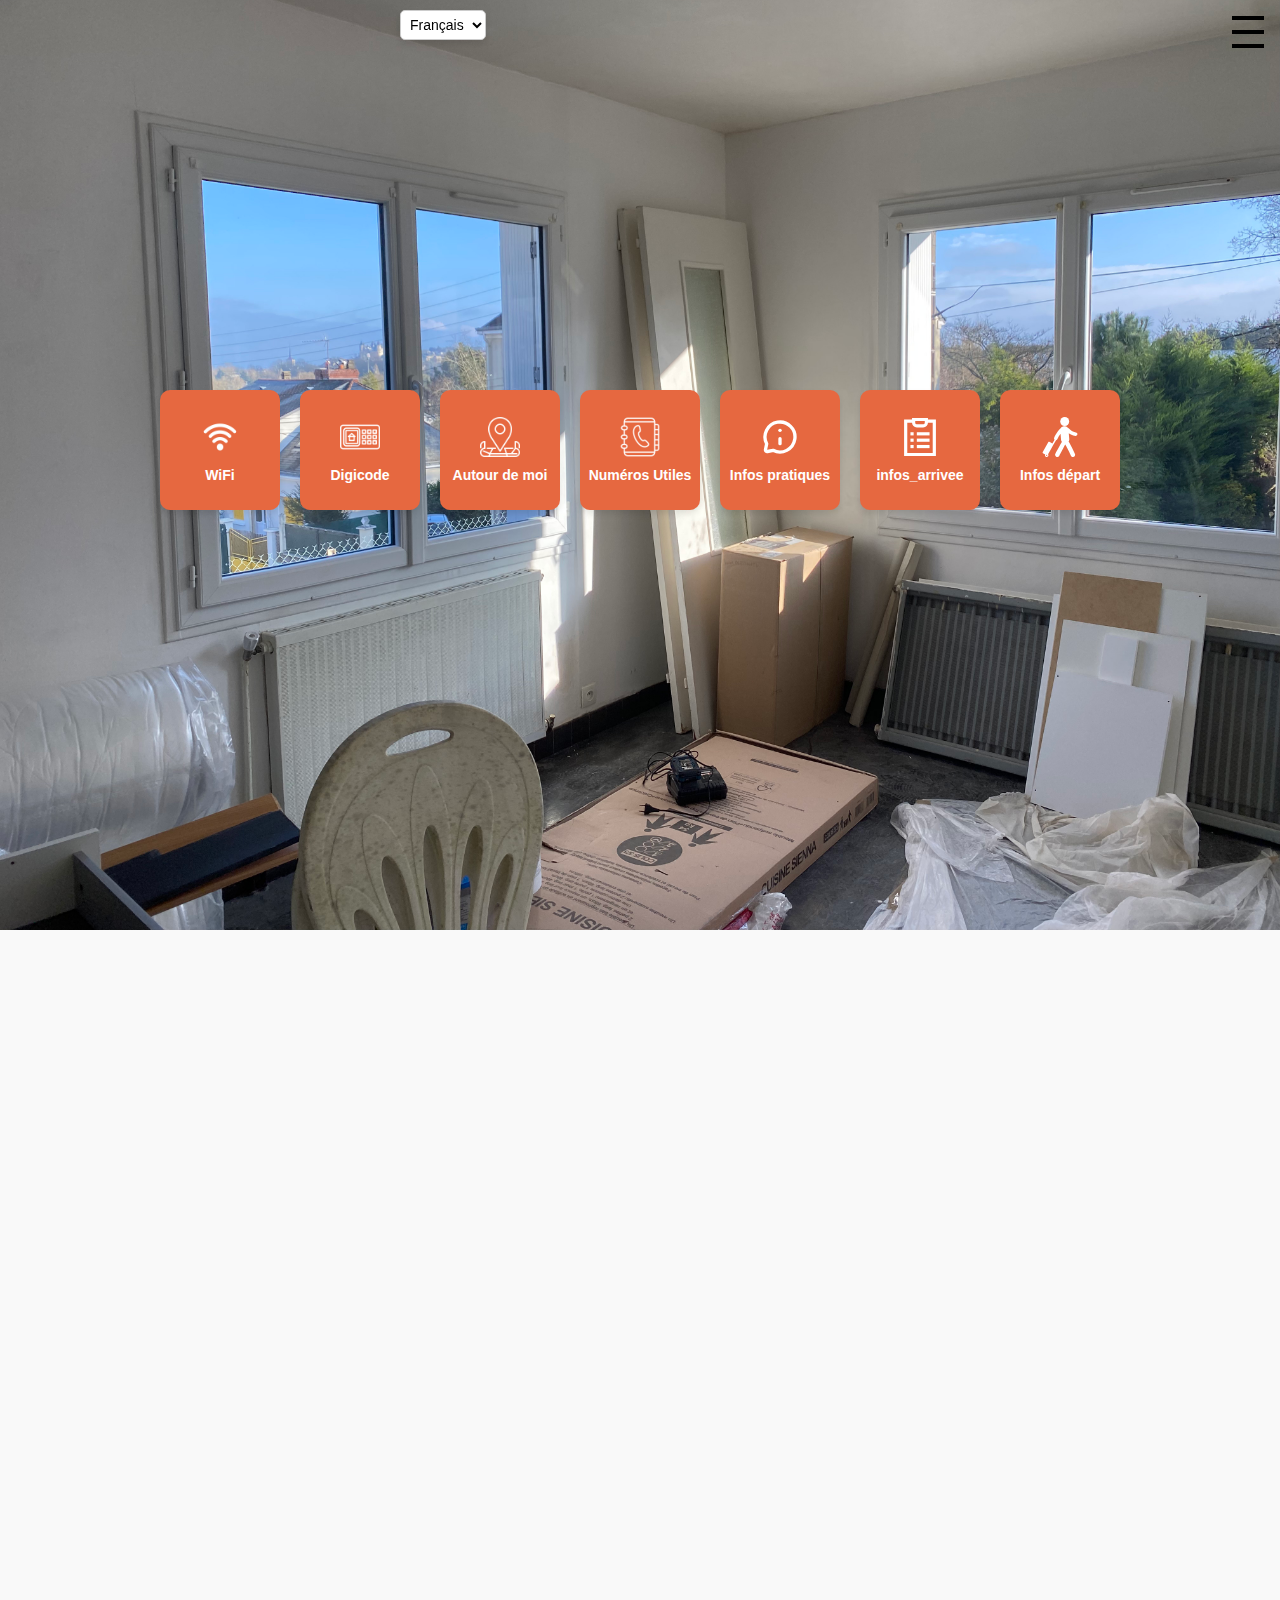
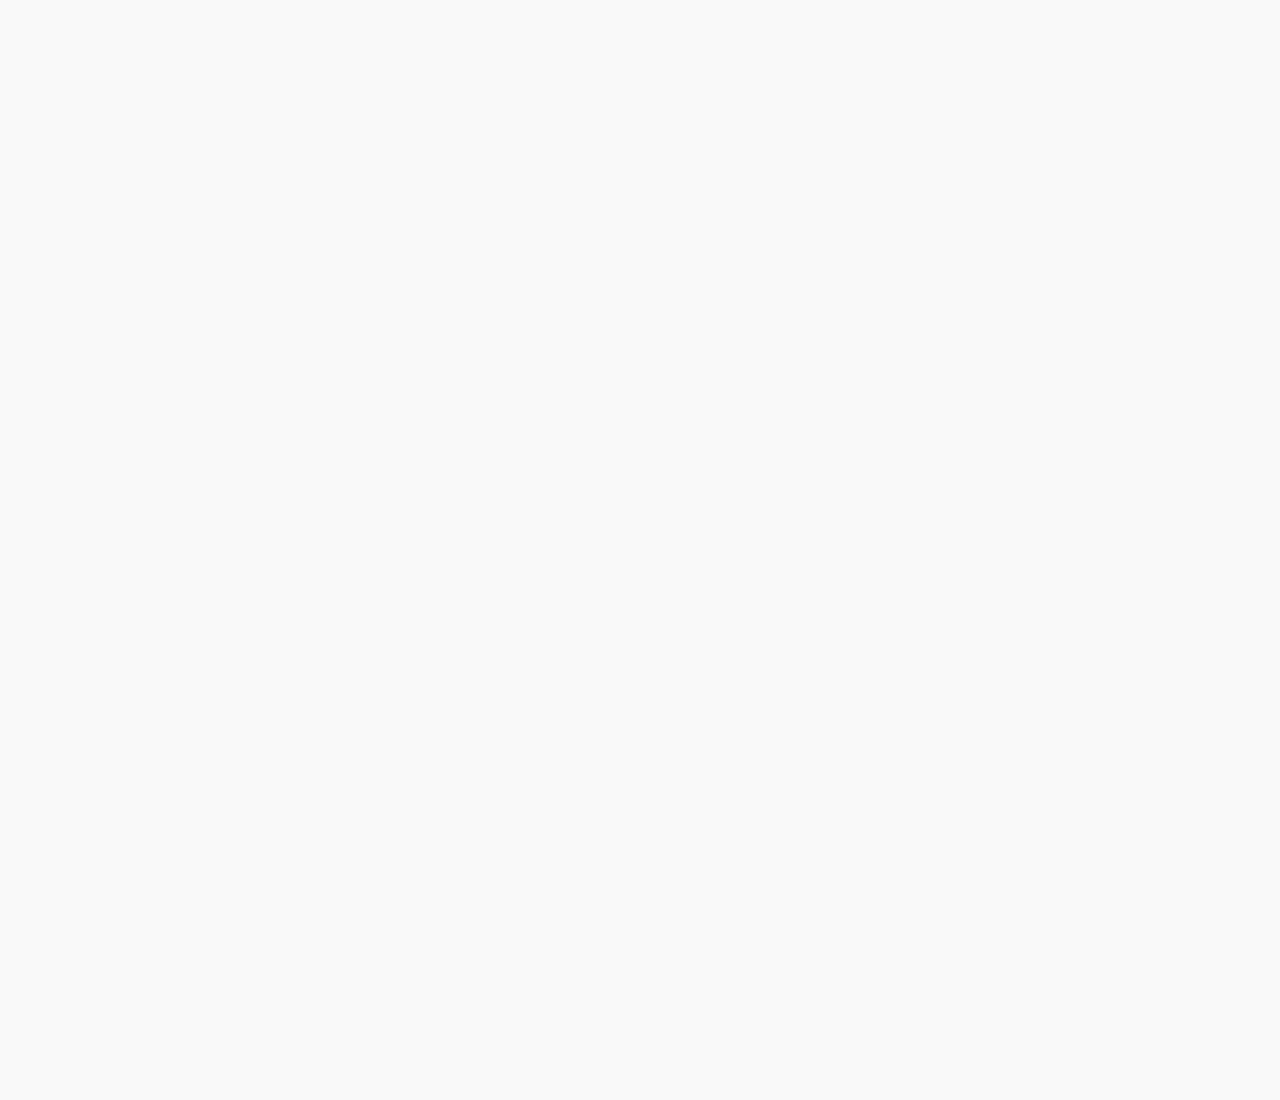
==== commit df23d5a8: "menu de nav intégré" ====
--- a/index.html
+++ b/index.html
@@ -13,24 +13,23 @@
   </select>
 
   <input type="checkbox" id="navcheck" role="button" title="menu">
-    <label for="navcheck" aria-hidden="true" title="menu">
-    <span class="burger">
-        <span class="bar">
-        </span>
-    </span>
-    </label>
-    <nav id="menu">
-        <a href="#">Home</a>
-        <a href="#">About us</a>
-        <a href="#">Portfolio</a>
-        <a href="#">Services</a>
-        <a href="#">News</a>
-        <a href="#">Contact</a>
-    </nav>
+  <label for="navcheck" aria-hidden="true" title="menu">
+  <span class="burger">
+      <span class="bar">
+      </span>
+  </span>
+  </label>
+  <nav id="menu">
+    <a href="#">Home</a>
+    <a href="#">About us</a>
+    <a href="#">Portfolio</a>
+    <a href="#">Services</a>
+    <a href="#">News</a>
+    <a href="#">Contact</a>
+  </nav>
   
   <div class="container">
     <div class="menu">
-      <a href="test.html">Aller à la page Test</a>
       <a href="" class="menu-item" data-target="wifi">
         <img src="imagesEtVideos/wifi-icon.svg" alt="Wi-Fi" />
         <p>WiFi</p>
--- a/style.css
+++ b/style.css
@@ -10,7 +10,7 @@
   background-repeat: no-repeat;
 }
 
-/*"correction" posibilité de scroll pendant l'animation d'ouverture et de fermeture*/
+/*"Correction" posibilité de scroll pendant l'animation d'ouverture et de fermeture*/
 ::-webkit-scrollbar {
   display: none;
 }
@@ -19,34 +19,22 @@
   height: 100vh;
   width: 100vw;
 }
-
-
-
-
-/* Pour Firefox */
-html {
+html {/* Pour Firefox */
   scrollbar-width: none;
 }
 
-
-
-
-
 #language-selector {
-  position: fixed; /* Reste fixe à l'écran */
-  top: 10px; /* Distance depuis le haut de l'écran */
-  left: 10px; /* Distance depuis la droite de l'écran */
+  position: fixed;
+  top: 10px;
+  left: 400px;
   z-index: 1000; /* S'assure qu'il est au-dessus des autres éléments */
-  padding: 5px; /* Ajoute un peu d'espace autour du texte */
-  font-size: 14px; /* Taille de texte pour une bonne lisibilité */
-  background-color: white; /* Fond pour le rendre lisible */
-  border: 1px solid #ccc; /* Bordure légère pour la distinction */
-  border-radius: 5px; /* Coins arrondis */
-  box-shadow: 0 4px 6px rgba(0, 0, 0, 0.1); /* Ombre pour un effet visuel agréable */
-}
-
-
-
+  padding: 5px;
+  font-size: 14px;
+  background-color: white;
+  border: 1px solid #ccc;
+  border-radius: 5px;
+  box-shadow: 0 4px 6px rgba(0, 0, 0, 0.1);
+}
 
 input {
   position: fixed;
@@ -54,145 +42,172 @@
 }
 
 label {
-    position: absolute;
-    margin: 0;
-    padding: 0;
-    border: none;
-    outline: none;
-    background: none;
-    cursor: pointer;
-  }
-  
-  label::before {
-    position: fixed;
-    z-index: 1;
-    top: 0;
-    left: 0;
-    right: 0;
-    bottom: 0;
-    content: "";
-    opacity: 0;
-    pointer-events: none;
-    transition: opacity 0.5s cubic-bezier(0.19, 1, 0.22, 1);
-  }
-  
-  label .burger {
-    position: fixed;
-    top: 1em;
-    right: 1em;
-    z-index: 3;
-    width: 2em;
-    height: 2em;
-    margin: 0;
-    padding: 0;
-    transition: opacity 0.5s cubic-bezier(0.19, 1, 0.22, 1);
-  }
-  
-  label .burger::before,
-  label .burger .bar,
-  label .burger::after {
-    position: absolute;
-    left: 0;
-    display: block;
-    width: 100%;
-    height: 12%;
-    background: #000;
-    content: "";
-    transition: all 0.5s cubic-bezier(0.19, 1, 0.22, 1);
-  }
-  
-  label .burger .bar {
-    top: 44%;
-  }
-  
-  label .burger::before {
-    top: 0;
-    transform-origin: top left;
-  }
-  
-  label .burger::after {
-    bottom: 0;
-    transform-origin: bottom left;
-  }
-  
-  input:focus + label .burger,
-  label:hover .burger {
-    opacity: 0.75;
-  }
+  position: absolute;
+  margin: 0;
+  padding: 0;
+  border: none;
+  outline: none;
+  background: none;
+  cursor: pointer;
+}
+  
+label::before {
+  position: fixed;
+  z-index: 1;
+  top: 0;
+  left: 0;
+  right: 0;
+  bottom: 0;
+  content: "";
+  opacity: 0;
+  pointer-events: none;
+  transition: opacity 0.5s cubic-bezier(0.19, 1, 0.22, 1);
+}
+  
+label .burger {
+  position: fixed;
+  top: 1em;
+  right: 1em;
+  z-index: 3;
+  width: 2em;
+  height: 2em;
+  margin: 0;
+  padding: 0;
+  transition: opacity 0.5s cubic-bezier(0.19, 1, 0.22, 1);
+}
+  
+label .burger::before,
+label .burger .bar,
+label .burger::after {
+  position: absolute;
+  left: 0;
+  display: block;
+  width: 100%;
+  height: 12%;
+  background: #000;
+  content: "";
+  transition: all 0.5s cubic-bezier(0.19, 1, 0.22, 1);
+}
+
+label .burger .bar {
+  top: 44%;
+}
+
+label .burger::before {
+  top: 0;
+  transform-origin: top left;
+}
+
+label .burger::after {
+  bottom: 0;
+  transform-origin: bottom left;
+}
+
+input:focus + label .burger,
+label:hover .burger {
+  opacity: 0.75;
+}
 
 
 nav {
-    position: fixed;
-    top: 0;
-    right: 0;
-    bottom: 0;
-    z-index: 2;
-    display: flex;
-    flex-flow: column nowrap;
-    justify-content: center;
-    align-items: flex-start;
-    transform: translate3d(0, 0, 0);
-    transform: translateX(100%);
-    will-change: transform;
-    transition: transform 0.5s cubic-bezier(0.19, 1, 0.22, 1);
-  }
-  
-  nav::before {
-    position: absolute;
-    top: 0;
-    bottom: 0;
-    right: 0;
-    z-index: -1;
-    width: 25em;
-    border-radius: 3vh 0 0 3vh;
-    background: #fff;
-    content: "";
-    transform: translateX(100%);
-    transform-origin: bottom left;
-    will-change: transform;
-    transition: transform 0.5s cubic-bezier(0.19, 1, 0.22, 1);
-  }
-  
-  nav a {
-    margin: 0.5em 0;
-    padding: 0.2em 2em;
-    font-size: 1.5em;
-    color: #000;
-    text-decoration: none;
-    font-weight: 500;
-    transform: translateX(100%);
-    transition: color 0.15s, transform 0.5s;
-    transition-timing-function: cubic-bezier(0.19, 1, 0.22, 1);
-  }
-  
-  nav a:nth-child(1) {
-    transition-delay: 0s, 100ms;
-  }
-  
-  nav a:nth-child(2) {
-    transition-delay: 0s, 150ms;
-  }
-  
-  nav a:nth-child(3) {
-    transition-delay: 0s, 200ms;
-  }
-  
-  nav a:nth-child(4) {
-    transition-delay: 0s, 250ms;
-  }
-  
-  nav a:nth-child(5) {
-    transition-delay: 0s, 300ms;
-  }
-  
-  nav a:nth-child(6) {
-    transition-delay: 0s, 350ms;
-  }
-  
-  nav a:hover,
-  nav a:focus {
-    color: #1950FF;
-  }
+  position: fixed;
+  top: 0;
+  right: 0;
+  bottom: 0;
+  z-index: 2;
+  display: flex;
+  flex-flow: column nowrap;
+  justify-content: center;
+  
+  transform: translate3d(0, 0, 0);
+  transform: translateX(100%);
+  will-change: transform;
+  transition: transform 0.5s cubic-bezier(0.19, 1, 0.22, 1);
+}
+  
+nav::before {
+  position: absolute;
+  top: 0;
+  bottom: 0;
+  right: 0;
+  z-index: -1;
+  width: 25em;
+  border-radius: 3vh 0 0 3vh;
+  background: #fff;
+  content: "";
+  transform: translateX(100%);
+  transform-origin: bottom left;
+  will-change: transform;
+  transition: transform 0.5s cubic-bezier(0.19, 1, 0.22, 1);
+}
+
+nav a {
+  display: block;
+  margin: 0.5em 0;  /* Marges pour créer l'espacement */
+  padding: 0.5em 2em;
+  font-size: 1.5em;
+  color: #000;
+  text-decoration: none;
+  font-weight: 500;
+  position: relative;
+  transition: color 0.15s, transform 0.5s cubic-bezier(0.19, 1, 0.22, 1);
+}
+
+/*--------------------Lignes qui sépare les éléments du menu latéral--------------------*/
+nav a::after {
+  content: "";
+  position: absolute;
+  bottom: -0.5em;
+  left: 0;
+  width: 100%;
+  height: 1px;
+  background-color: #ccc;
+}
+nav a:first-child::before,
+nav a:first-child::after {
+  content: "";
+  position: absolute;
+  left: 0;
+  width: 100%;
+  height: 1px;
+  background-color: #ccc;
+}
+nav a:first-child::before {
+  top: -0.5em;
+}
+nav a:first-child::after {
+  bottom: -0.5em;
+}
+
+/*--------------------Affichage élement par élement--------------------*/
+nav a:nth-child(1) {
+  transition-delay: 0s, 100ms;
+}
+
+nav a:nth-child(2) {
+  transition-delay: 0s, 150ms;
+}
+
+nav a:nth-child(3) {
+  transition-delay: 0s, 200ms;
+}
+
+nav a:nth-child(4) {
+  transition-delay: 0s, 250ms;
+}
+
+nav a:nth-child(5) {
+  transition-delay: 0s, 300ms;
+}
+
+nav a:nth-child(6) {
+  transition-delay: 0s, 350ms;
+}
+
+nav a:hover,
+nav a:focus {
+  color: #1950FF;
+}
   
 [id="navcheck"]:checked + label::before {
   opacity: 1;
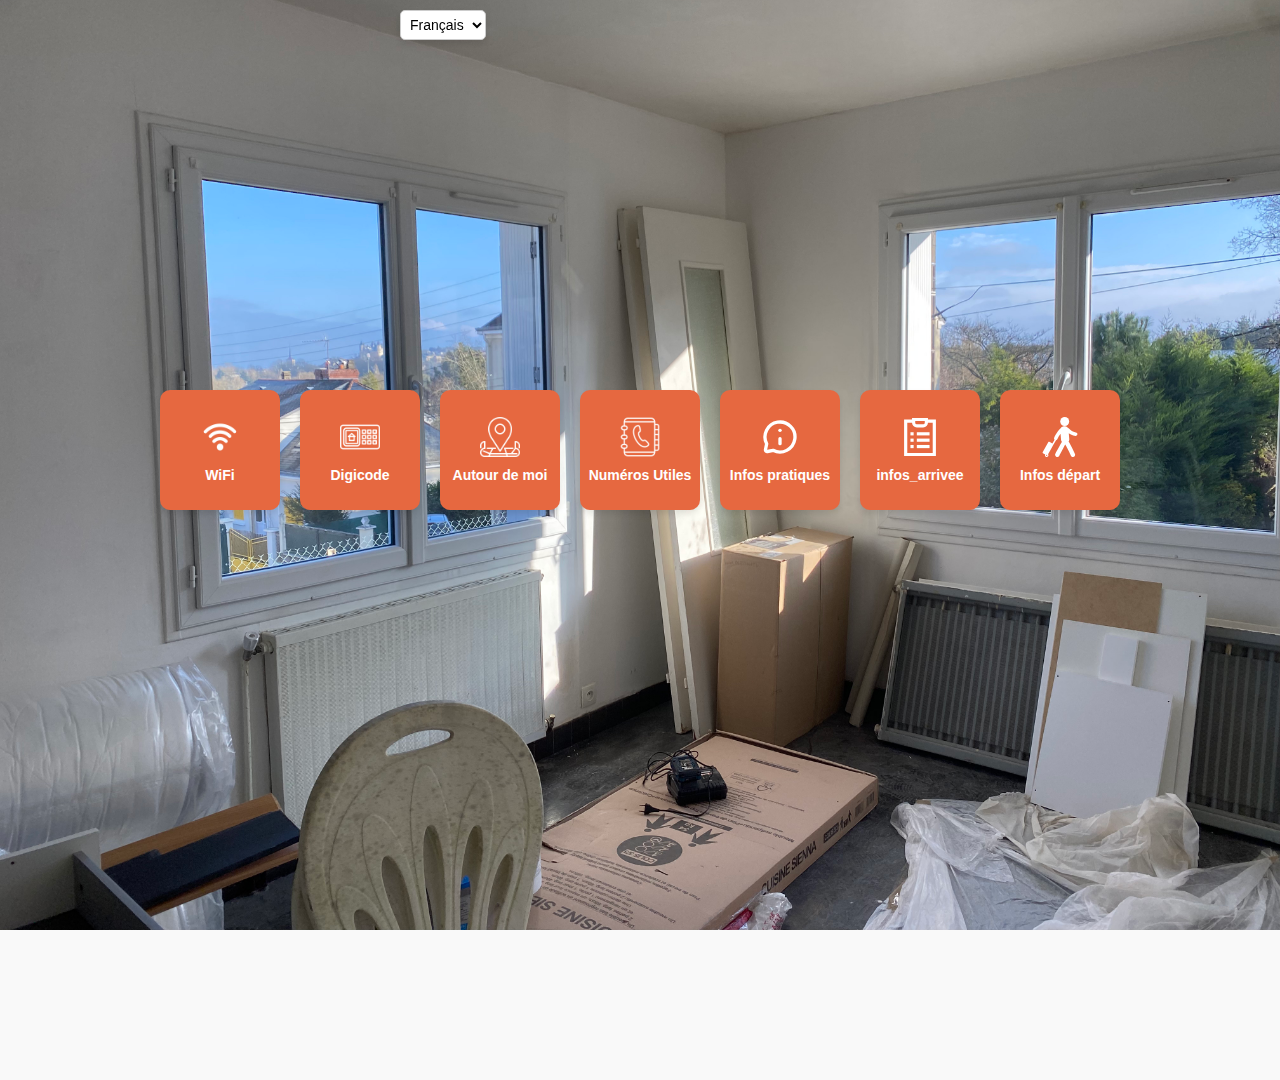
==== commit 28a0203c: "update visuel wifi section" ====
--- a/index.html
+++ b/index.html
@@ -11,7 +11,8 @@
     <option value="fr" selected>Français</option>
     <option value="en">English</option>
   </select>
-
+  <div>
+  <!--
   <input type="checkbox" id="navcheck" role="button" title="menu">
   <label for="navcheck" aria-hidden="true" title="menu">
   <span class="burger">
@@ -27,7 +28,8 @@
     <a href="#">News</a>
     <a href="#">Contact</a>
   </nav>
-  
+  -->
+</div>
   <div class="container">
     <div class="menu">
       <a href="" class="menu-item" data-target="wifi">
@@ -62,15 +64,30 @@
   </div>
 
   <div class="content">
-  <!--<button id="back-button">Retour</button>-->
-    <a id="back-button" href="#" class="back-button">
-      <img src="imagesEtVideos/back-arrow.svg" alt="Retour">
-    </a>
+    <div class="header">
+      
+      <a id="back-button" href="#" class="back-button">
+        <img src="imagesEtVideos/back-arrow.svg" alt="Retour">
+      </a>
+      
+      <div id="header-icon">
+        <img src="imagesEtVideos/wifi-icon.svg" alt="Wi-Fi" class="header-logo">
+        <p class="header-text">WiFi</p>
+      </div>
+
+    </div>
     <!------------------------Wifi------------------------>
     <section id="wifi" class="hidden">
-      <h2 data-translate="wifi.titre">Informations WiFi</h2>
-      <p data-translate="wifi.networkName">Nom du réseau : <strong>MonWifi</strong></p>
-      <p data-translate="wifi.password">Mot de passe : <strong>12345678</strong></p>
+      <h1 data-translate="wifi.titre">Informations WiFi</h1>
+      <h2>Nom du wifi :</h2>
+      <div class="wifi-box">
+          <p class="wifi-info">Nom_du_wifi</p>
+      </div>
+      <h2>Clé du wifi :</h2>
+      <div class="wifi-box code">
+          <p class="wifi-info">Londresuk</p>
+          <button class="copy-btn" onclick="copyToClipboard()">Copier</button>
+      </div>
     </section>
     <!------------------------Digicode------------------------>
     <section id="digicode" class="hidden">
--- a/style.css
+++ b/style.css
@@ -115,31 +115,17 @@
   right: 0;
   bottom: 0;
   z-index: 2;
+  background: white;
   display: flex;
   flex-flow: column nowrap;
   justify-content: center;
-  
   transform: translate3d(0, 0, 0);
   transform: translateX(100%);
   will-change: transform;
   transition: transform 0.5s cubic-bezier(0.19, 1, 0.22, 1);
 }
   
-nav::before {
-  position: absolute;
-  top: 0;
-  bottom: 0;
-  right: 0;
-  z-index: -1;
-  width: 25em;
-  border-radius: 3vh 0 0 3vh;
-  background: #fff;
-  content: "";
-  transform: translateX(100%);
-  transform-origin: bottom left;
-  will-change: transform;
-  transition: transform 0.5s cubic-bezier(0.19, 1, 0.22, 1);
-}
+
 
 nav a {
   display: block;
@@ -178,39 +164,12 @@
 nav a:first-child::after {
   bottom: -0.5em;
 }
-
-/*--------------------Affichage élement par élement--------------------*/
-nav a:nth-child(1) {
-  transition-delay: 0s, 100ms;
-}
-
-nav a:nth-child(2) {
-  transition-delay: 0s, 150ms;
-}
-
-nav a:nth-child(3) {
-  transition-delay: 0s, 200ms;
-}
-
-nav a:nth-child(4) {
-  transition-delay: 0s, 250ms;
-}
-
-nav a:nth-child(5) {
-  transition-delay: 0s, 300ms;
-}
-
-nav a:nth-child(6) {
-  transition-delay: 0s, 350ms;
-}
-
-nav a:hover,
-nav a:focus {
+nav a:hover {
   color: #1950FF;
 }
-  
+ 
+
 [id="navcheck"]:checked + label::before {
-  opacity: 1;
   pointer-events: auto;
 }
 
@@ -235,20 +194,11 @@
   transform: translateX(0);
 }
 
-[id="navcheck"]:checked ~ nav::before {
-  transform: translateX(0);
-}
-
-[id="navcheck"]:checked ~ nav a {
-  transform: translateX(0);
-}
-
-[id="navcheck"]:checked ~ main .content {
-  transform: translateX(3em);
-  transform-origin: left center;
+/* si je veux mettre un effet de flou
+[id="navcheck"]:checked ~ .container {
   filter: blur(2px);
 }
-
+*/
 
 
 
@@ -305,23 +255,54 @@
   display: none;
 }
 
+
+
+
+
+
+
 .content {
-  height: 100vh;
-  width: auto;
-  
+  width: 100vw;
+  height: auto;
+  backdrop-filter: blur(7px);
+  -webkit-backdrop-filter: blur(15px);
+}
+
+.header{
+  display: flex;
+  align-items: center;
+  height: 10vh;
 }
 .back-button {
-  width: 50px;
-  height: 50px;
+  display: inline-block;
+  height: 40px;
+  margin-left: 1vw;
 }
 .back-button img {
   width: 40px;
   height: auto;
 }
+#header-icon {
+  display: flex;
+  align-items: center; /* Aligne logo et texte */
+  gap: 10px;
+  margin: auto;
+}
+.header-logo {
+  width: 40px; /* Taille des icônes */
+  height: auto;
+}
+.header-text {
+  font-size: 18px;
+  font-weight: bold;
+  color: white;
+}
+
 
 
 
 section {
+  padding: 3vh 25vw;
   background-color: white;
 }
 
@@ -329,27 +310,65 @@
 
 
 
-
-
-
-
-
-
-
-
-
-
-
-
-
-
-
-
-
-
-
-
-
-
-
-
+/* Section wifi */
+
+.wifi-box {
+  background-color: rgb(250, 250, 250);
+  padding: 2vh 0;
+  border-radius: 15px;
+  box-shadow: 0 2px 30px rgba(0, 0, 0, 0.11);
+  margin-bottom: 3vh;
+}
+.code {
+  display: flex;
+  flex-direction: column;
+  align-items: center;
+  gap: 3vh
+}
+
+.wifi-info {
+  margin: 0;
+  font-size: 16px;
+  font-weight: bold;
+  text-align: center;
+}
+
+.copy-btn {
+  background-color: #ff4d4d;
+  color: white;
+  width: fit-content;
+  border: none;
+  padding: 1.5vh 2.5vw;
+  border-radius: 15px;
+  cursor: pointer;
+  font-size: 14px;
+  font-weight: bold;
+}
+
+.copy-btn:hover {
+  background-color: #e60000;
+}
+
+
+
+
+
+
+
+
+
+
+
+
+
+
+
+
+
+
+
+
+
+
+
+
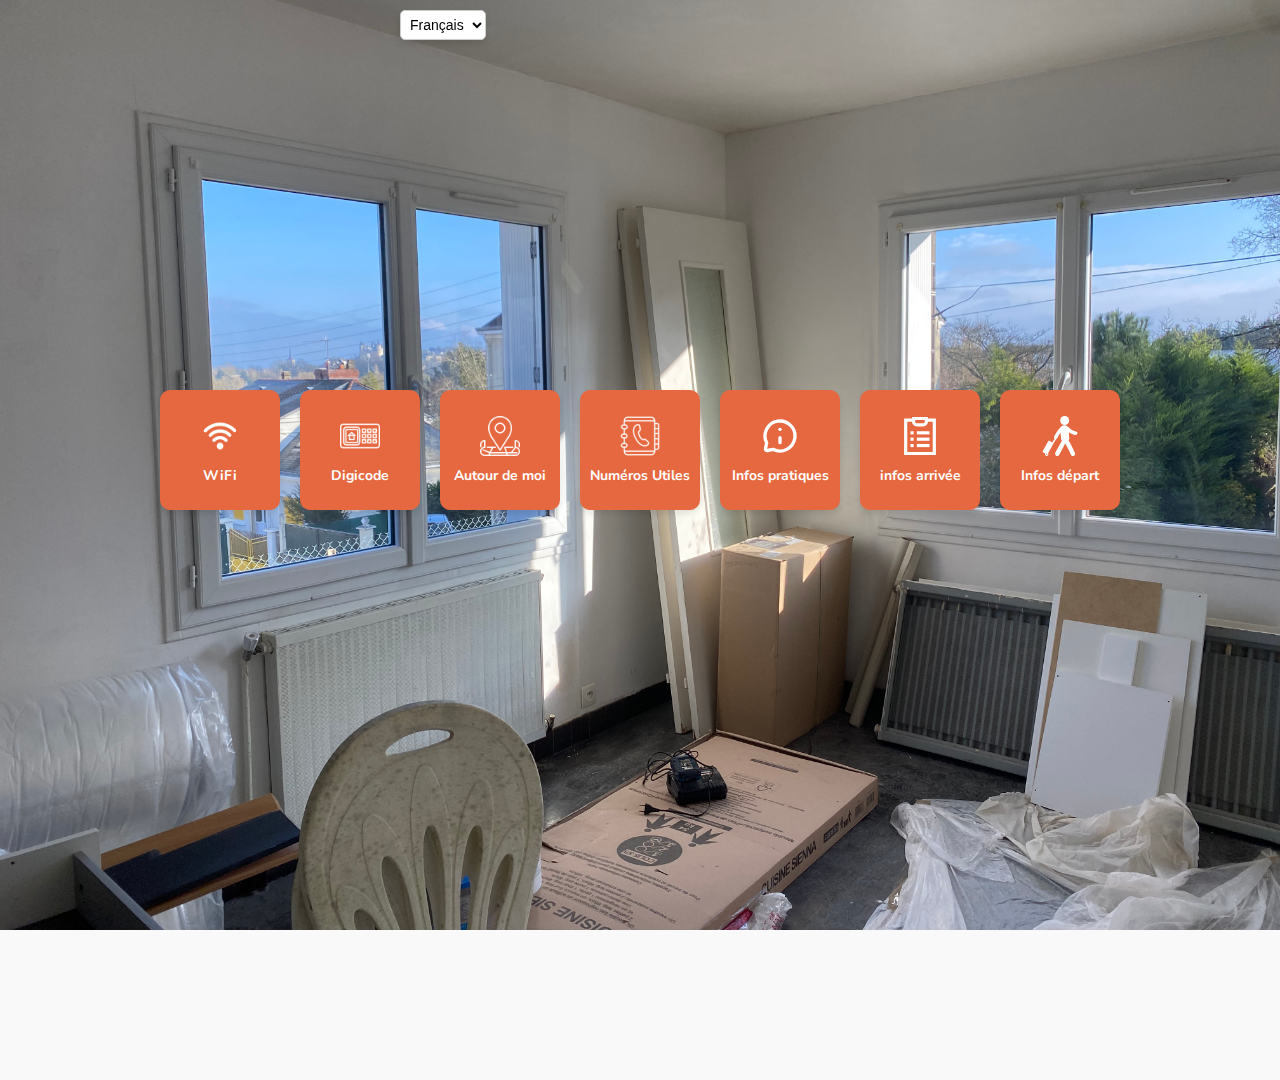
==== commit 0ed7244b: "udate finale page wifi" ====
--- a/index.html
+++ b/index.html
@@ -33,31 +33,31 @@
   <div class="container">
     <div class="menu">
       <a href="" class="menu-item" data-target="wifi">
-        <img src="imagesEtVideos/wifi-icon.svg" alt="Wi-Fi" />
+        <img src="imagesEtVideos/wifi-icon.svg" alt="Wi-Fi"/>
         <p>WiFi</p>
       </a>
       <a href="" class="menu-item" data-target="digicode">
-        <img src="imagesEtVideos/digicode-icon.svg" alt="Digicode" />
+        <img src="imagesEtVideos/digicode-icon.svg" alt="Digicode"/>
         <p>Digicode</p>
       </a>
       <a href="" class="menu-item" data-target="autourDeMoi">
-        <img src="imagesEtVideos/autourDeMoi-icon.svg" alt="Digicode" />
+        <img src="imagesEtVideos/autourDeMoi-icon.svg" alt="Digicode"/>
         <p>Autour de moi</p>
       </a>
       <a href="" class="menu-item" data-target="numeros_utiles">
-        <img src="imagesEtVideos/numeros_utiles-icon.svg" alt="numeros_utiles" />
+        <img src="imagesEtVideos/numeros_utiles-icon.svg" alt="numeros_utiles"/>
         <p>Numéros Utiles</p>
       </a>
       <a href="" class="menu-item" data-target="infos_pratiques">
-        <img src="imagesEtVideos/infos_pratiques-icon.png.svg" alt="infos_pratiques" />
+        <img src="imagesEtVideos/infos_pratiques-icon.png.svg" alt="infos_pratiques"/>
         <p>Infos pratiques</p>
       </a>
       <a href="" class="menu-item" data-target="infos_arrivee">
-        <img src="imagesEtVideos/infos_arrivee-icon.svg" alt="infos_arrivee" />
-        <p>infos_arrivee</p>
+        <img src="imagesEtVideos/infos_arrivee-icon.svg" alt="infos_arrivee"/>
+        <p>infos arrivée</p>
       </a>
       <a href="" class="menu-item" data-target="infos_depart">
-        <img src="imagesEtVideos/infos_depart-icon.svg" alt="infos_depart" />
+        <img src="imagesEtVideos/infos_depart-icon.svg" alt="infos_depart"/>
         <p>Infos départ</p>
       </a>
     </div>
@@ -78,24 +78,22 @@
     </div>
     <!------------------------Wifi------------------------>
     <section id="wifi" class="hidden">
-      <h1 data-translate="wifi.titre">Informations WiFi</h1>
-      <h2>Nom du wifi :</h2>
+      <h1>Nom du wifi :</h1>
       <div class="wifi-box">
           <p class="wifi-info">Nom_du_wifi</p>
       </div>
-      <h2>Clé du wifi :</h2>
+      <h1>Clé du wifi :</h1>
       <div class="wifi-box code">
-          <p class="wifi-info">Londresuk</p>
+          <p class="wifi-info">Code_du_wifi</p>
           <button class="copy-btn" onclick="copyToClipboard()">Copier</button>
       </div>
     </section>
     <!------------------------Digicode------------------------>
     <section id="digicode" class="hidden">
-      <h2 data-translate="digicode.title">Informations Digicodes</h2>
       <h3>Boite à clés portail</h3>
-      <p data-translate="digicode.portail">Code d'accès : <strong>Voir le message que vous avez reçu après votre réservation</strong></p>
-      <h3>Boite à clés porte d'entrée</h3>
-      <p data-translate="digicode.entree">Code d'accès : <strong>Voir le message que vous avez reçu après votre réservation</strong></p>
+      <p data-translate="digicode.entree">
+        Le code de la boîte à clé se trouve dans le message qui vous a été envoyé sur airbnb et par message.
+      </p>
     </section>
     <!------------------------Autour de moi------------------------>
     <section id="autourDeMoi" class="hidden">
--- a/style.css
+++ b/style.css
@@ -1,7 +1,9 @@
+@import url('https://fonts.googleapis.com/css2?family=Nunito:ital,wght@0,200..1000;1,200..1000&display=swap');
+
 body {
   margin: 0;
   padding: 0;
-  font-family: Arial, sans-serif;
+  font-family: 'Nunito', sans-serif;
   background-color: #f9f9f9;
   height: 100vh;
   background-image: url(imagesEtVideos/imageFondAccueil.jpg);
@@ -304,6 +306,8 @@
 section {
   padding: 3vh 25vw;
   background-color: white;
+  border-top-left-radius: 15px;
+  border-top-right-radius: 15px;
 }
 
 
@@ -318,19 +322,24 @@
   border-radius: 15px;
   box-shadow: 0 2px 30px rgba(0, 0, 0, 0.11);
   margin-bottom: 3vh;
+  display: flex;
+  justify-content: center;
 }
 .code {
-  display: flex;
+  align-items: center;
   flex-direction: column;
-  align-items: center;
-  gap: 3vh
+  gap: 2vh
 }
 
 .wifi-info {
   margin: 0;
+  width: fit-content;
   font-size: 16px;
   font-weight: bold;
   text-align: center;
+  padding: 2vh 5vw;
+  background-color: rgba(0, 0, 0, 0.03);
+  border-radius: 10px;
 }
 
 .copy-btn {
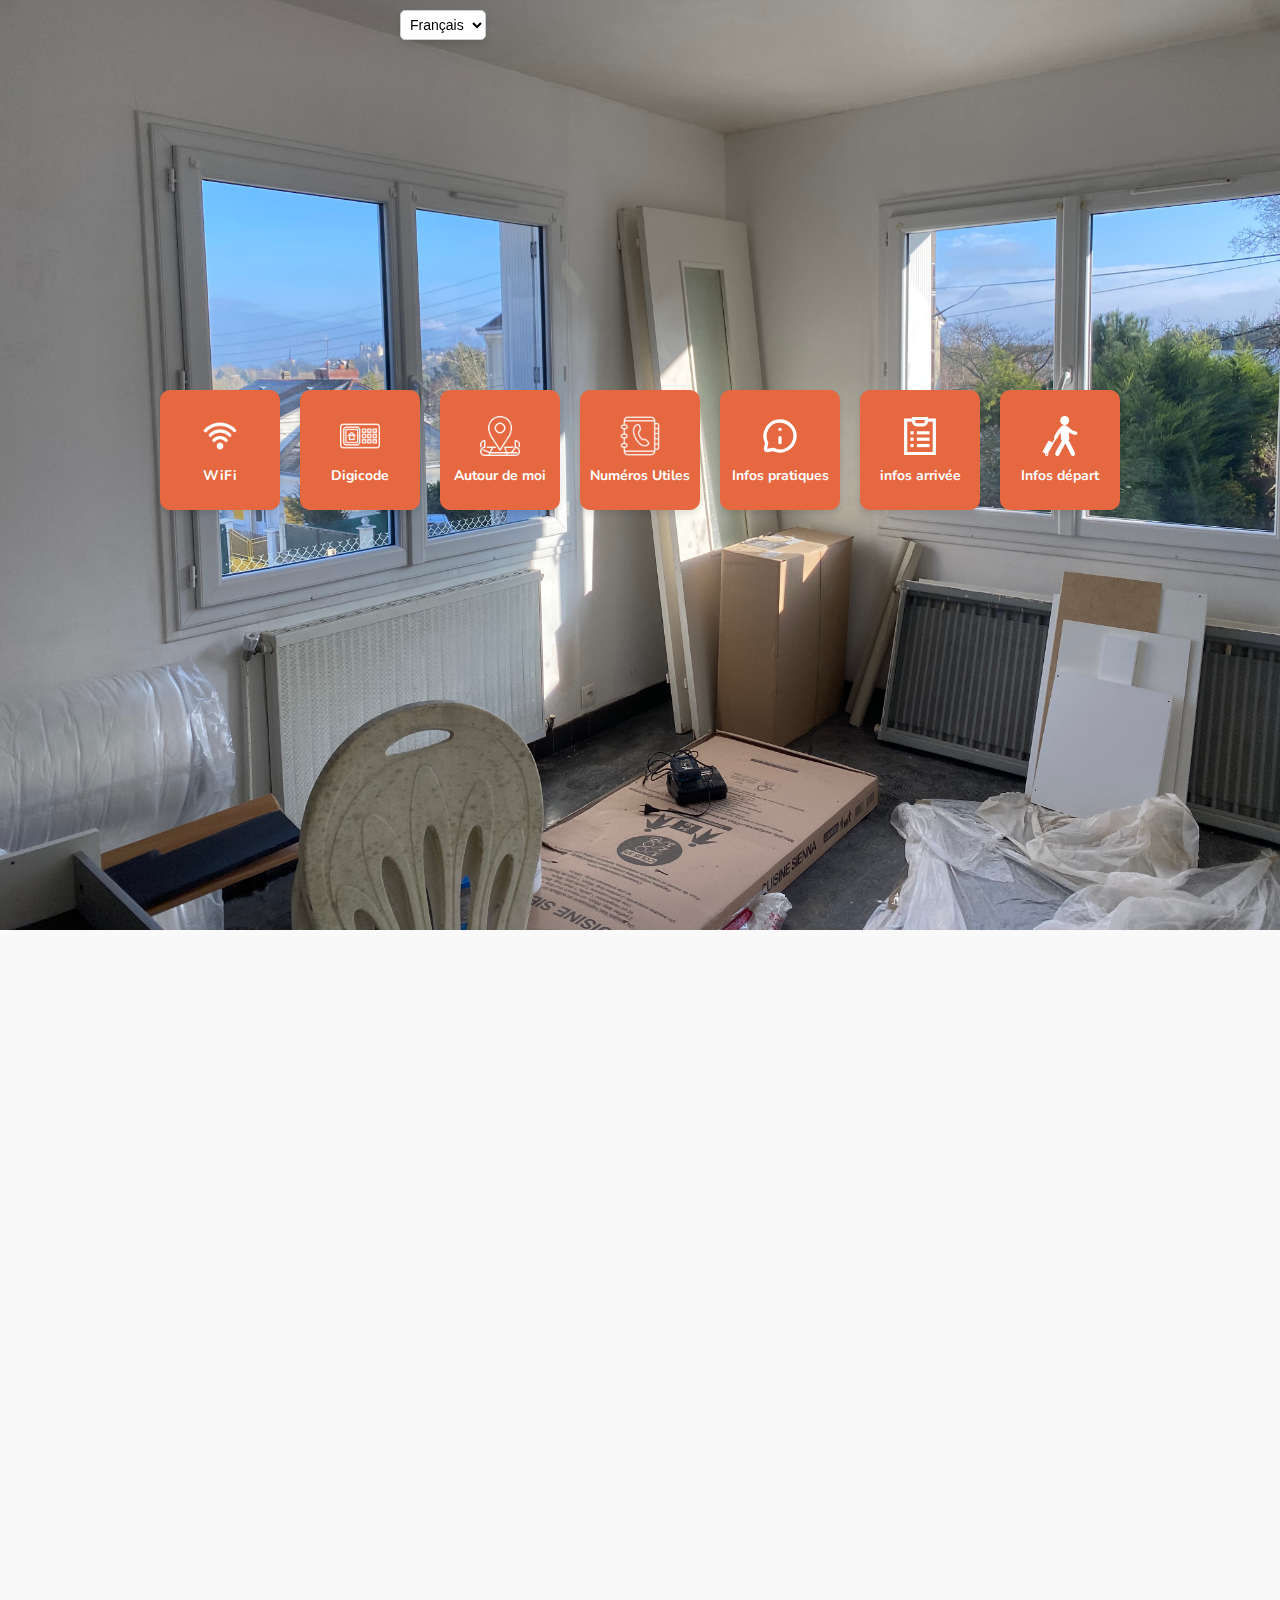
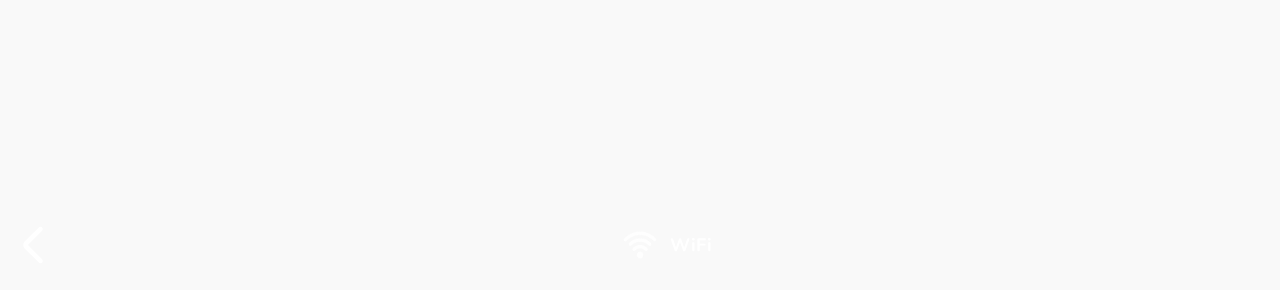
==== commit dd6cf844: "ajout page digicode" ====
--- a/index.html
+++ b/index.html
@@ -90,10 +90,16 @@
     </section>
     <!------------------------Digicode------------------------>
     <section id="digicode" class="hidden">
-      <h3>Boite à clés portail</h3>
+      <h3>Boite à clés</h3>
       <p data-translate="digicode.entree">
-        Le code de la boîte à clé se trouve dans le message qui vous a été envoyé sur airbnb et par message.
+        Toutes les informations concernant la boîte à clés vous sont données dans les
+        messages que vous avez reçu soit directement sur
+        <a href="https://www.airbnb.com" target="_blank" rel="noopener noreferrer">Airbnb</a>
+        ou dans à votre numéro de téléphone. <br> En cas de problème avec la boîte à clés,
+        vous pouvez Me contacter à ce numéro de téléphone : +33 6 85 57 ** **
       </p>
+      <p>La boîte à clés est placée sous le rebord de la fenetre à droite de la porte d'entrée.</p>
+      <img src="imagesEtVideos/localisation_boîte_à_clés.png" alt="Image pour aider a trouver la boîte à clés">
     </section>
     <!------------------------Autour de moi------------------------>
     <section id="autourDeMoi" class="hidden">
--- a/style.css
+++ b/style.css
@@ -334,7 +334,7 @@
 .wifi-info {
   margin: 0;
   width: fit-content;
-  font-size: 16px;
+  font-size: 18px;
   font-weight: bold;
   text-align: center;
   padding: 2vh 5vw;
@@ -361,23 +361,30 @@
 
 
 
-
-
-
-
-
-
-
-
-
-
-
-
-
-
-
-
-
-
-
-
+#digicode img {
+  max-width: 100%;
+  height: auto;
+}
+
+
+
+
+
+
+
+
+
+
+
+
+
+
+
+
+
+
+
+
+
+
+
